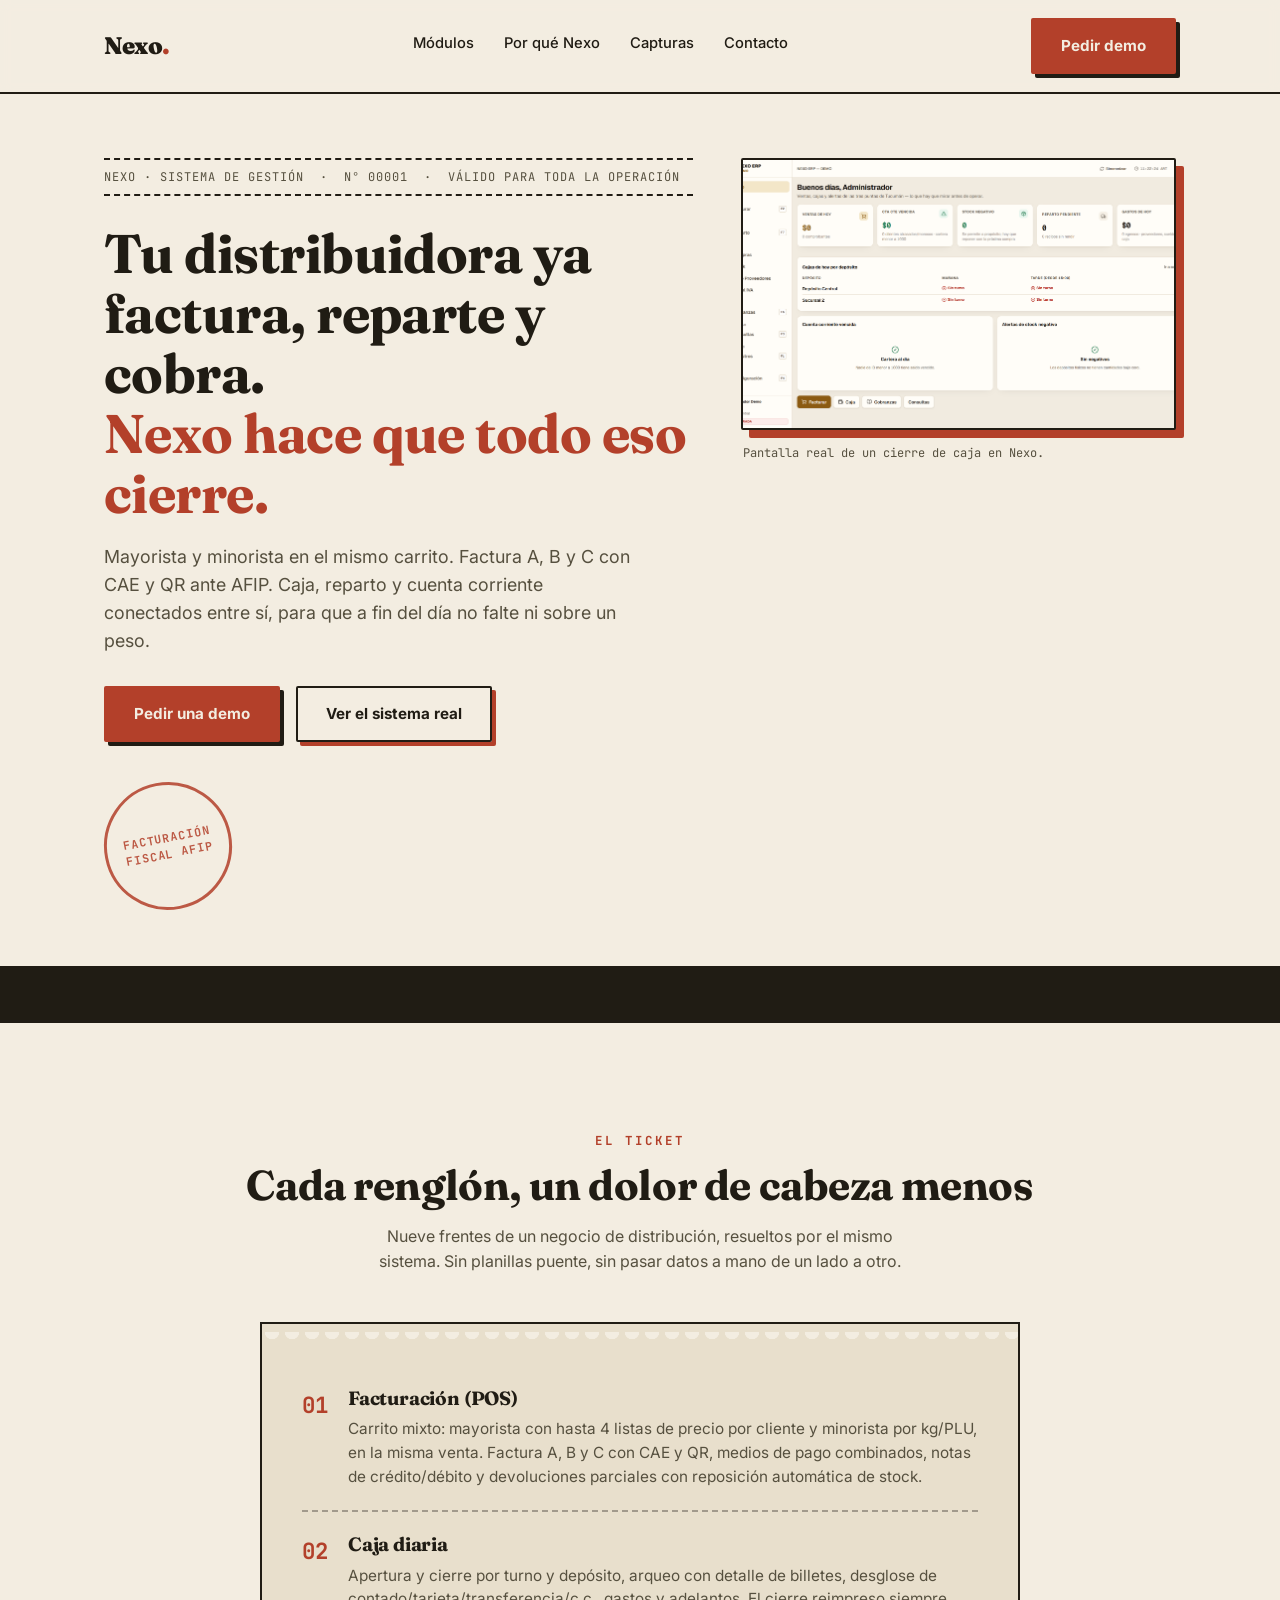
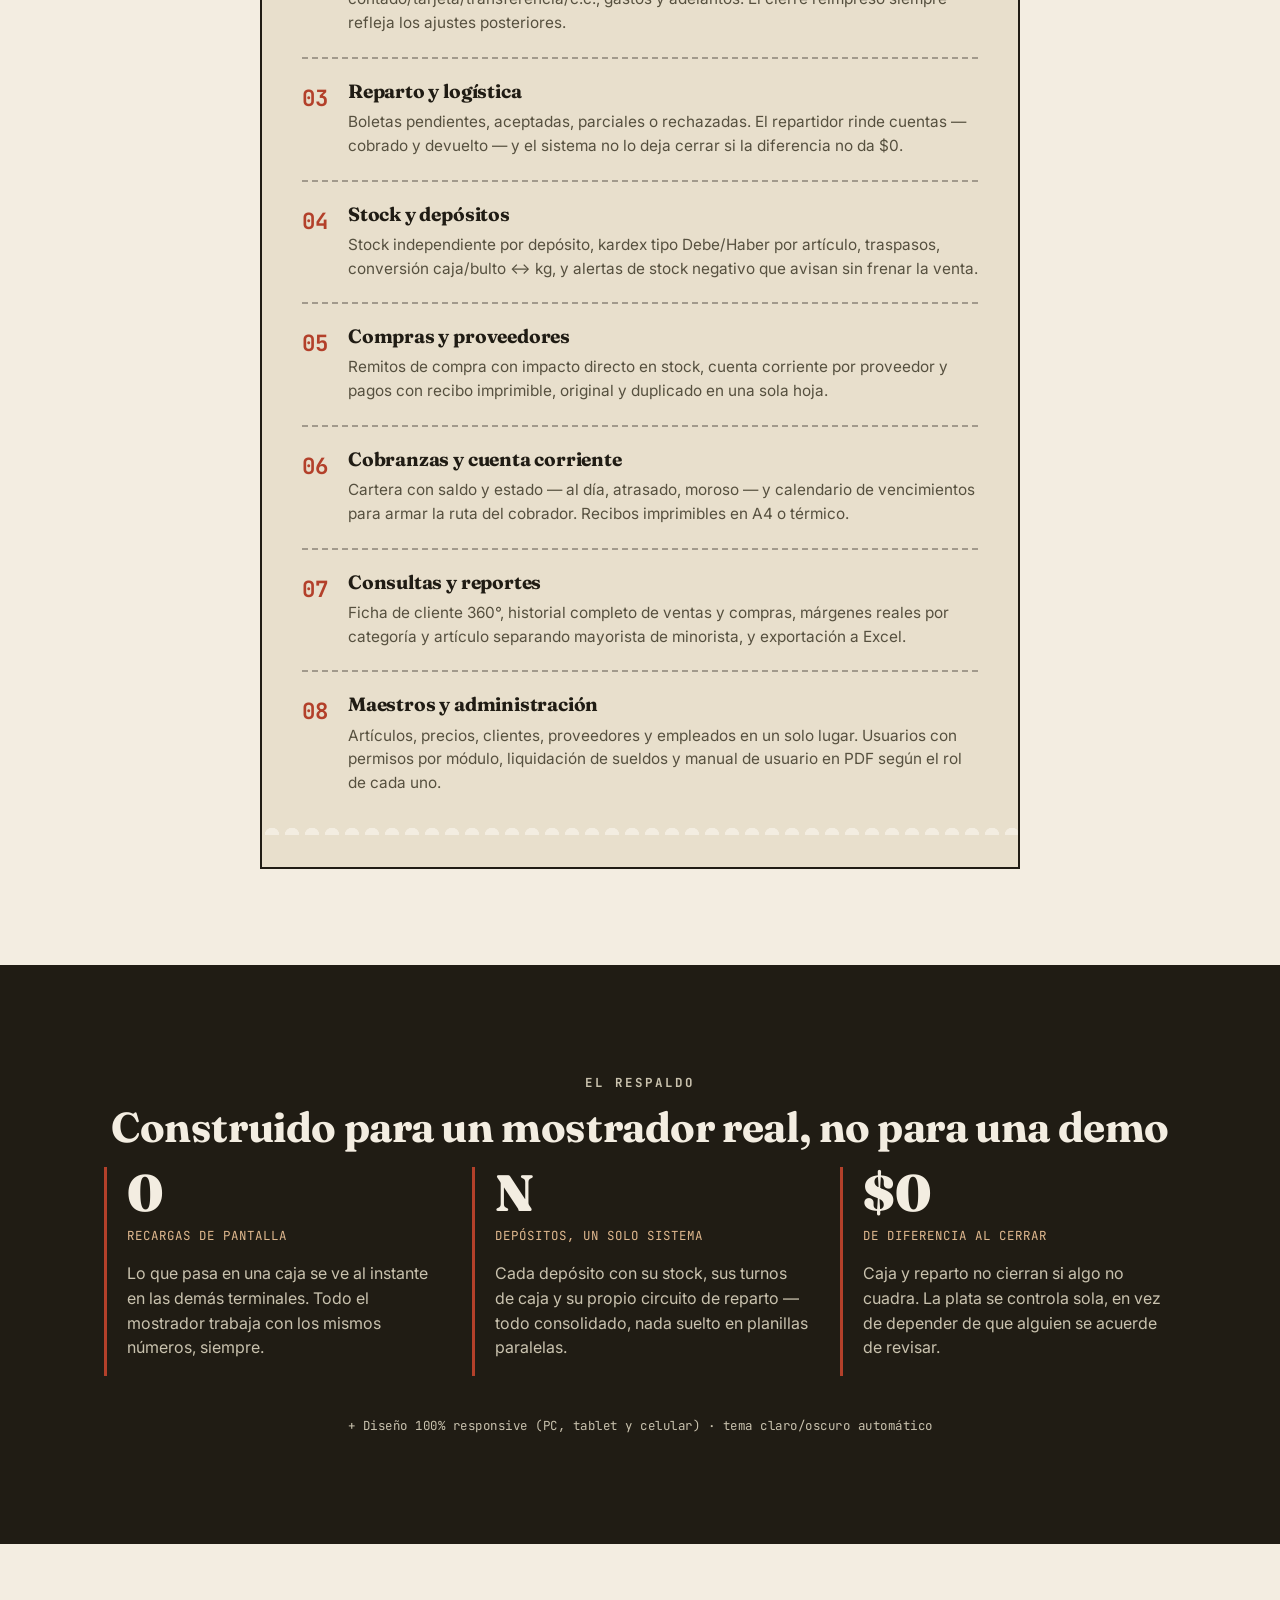
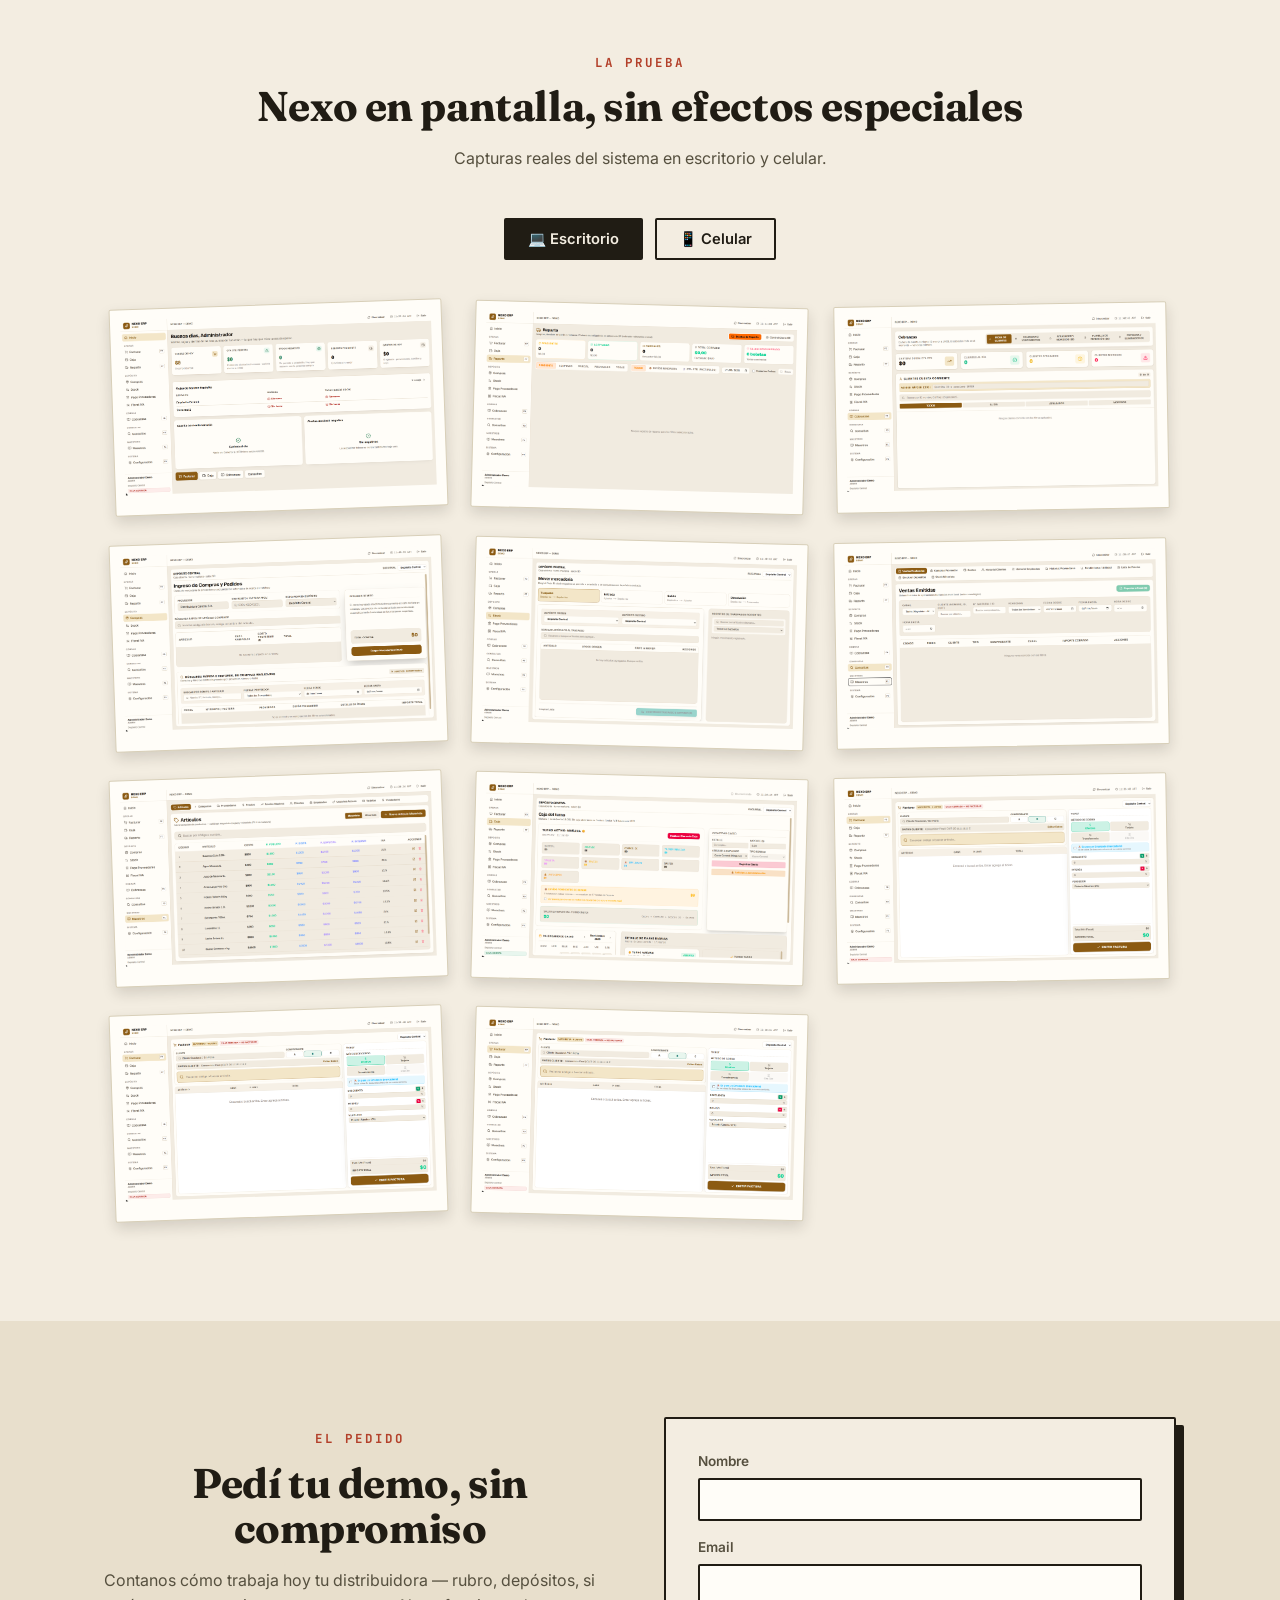
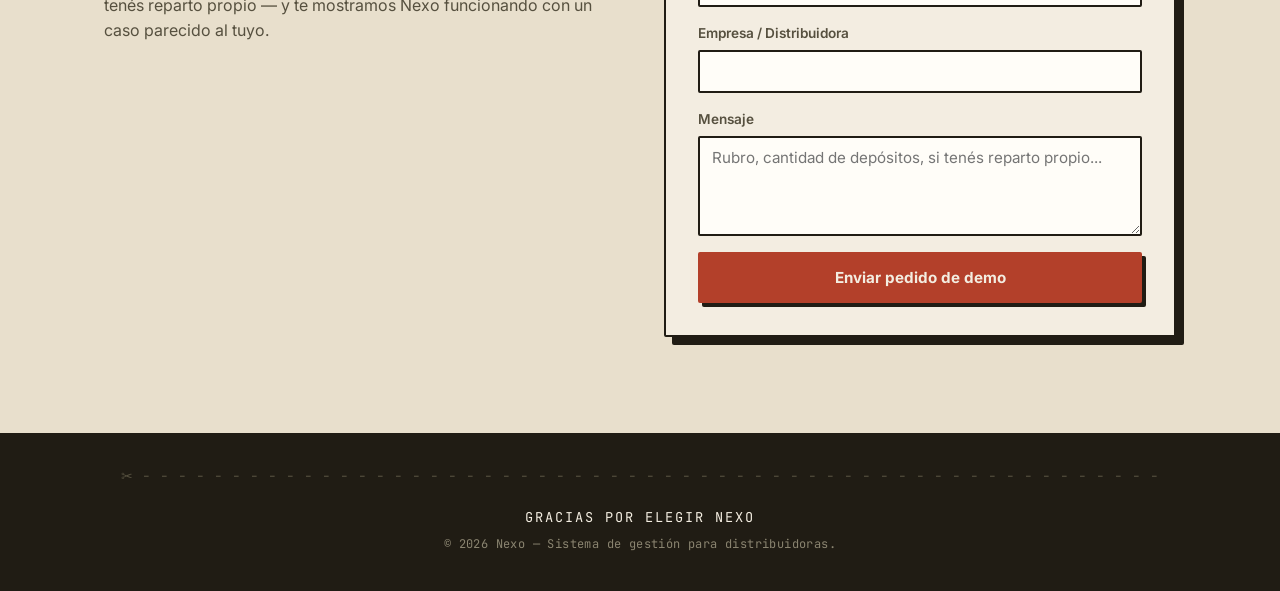
==== index.html @ b29fdf78 "Landing page de Nexo: sistema de gestión para distribuidoras Incluye la página principal con el copy" ====
<!DOCTYPE html>
<html lang="es">
<head>
<meta charset="UTF-8">
<meta name="viewport" content="width=device-width, initial-scale=1.0">
<title>Nexo — El sistema que lleva las cuentas de tu distribuidora</title>
<meta name="description" content="Nexo es el sistema de gestión para distribuidoras mayoristas y minoristas: facturación fiscal AFIP, caja diaria, reparto, stock multi-depósito y cobranzas. Todo cierra en $0.">
<link rel="icon" href="data:,">
<link rel="preconnect" href="https://fonts.googleapis.com">
<link rel="preconnect" href="https://fonts.gstatic.com" crossorigin>
<link href="https://fonts.googleapis.com/css2?family=Fraunces:opsz,wght@9..144,400;9..144,600;9..144,700;9..144,900&family=JetBrains+Mono:wght@400;500;700&family=Inter:wght@400;500;600&display=swap" rel="stylesheet">
<link rel="stylesheet" href="css/style.css">
</head>
<body>

<header class="navbar">
  <div class="container navbar-inner">
    <a href="#top" class="logo">Nexo<span class="logo-dot">.</span></a>
    <nav class="nav-links">
      <a href="#modulos">Módulos</a>
      <a href="#por-que-nexo">Por qué Nexo</a>
      <a href="#capturas">Capturas</a>
      <a href="#contacto">Contacto</a>
    </nav>
    <a href="#contacto" class="btn btn-primary nav-cta">Pedir demo</a>
  </div>
</header>

<main>

  <section id="top" class="hero">
    <div class="hero-paper"></div>
    <div class="container hero-inner">
      <div class="hero-text">
        <p class="ticket-header">
          NEXO · SISTEMA DE GESTIÓN &nbsp;·&nbsp; N° 00001 &nbsp;·&nbsp; VÁLIDO PARA TODA LA OPERACIÓN
        </p>
        <h1>
          Tu distribuidora ya factura, reparte y cobra.<br>
          <span class="hero-highlight">Nexo hace que todo eso cierre.</span>
        </h1>
        <p class="lead">
          Mayorista y minorista en el mismo carrito. Factura A, B y C con CAE y QR
          ante AFIP. Caja, reparto y cuenta corriente conectados entre sí,
          para que a fin del día no falte ni sobre un peso.
        </p>
        <div class="hero-actions">
          <a href="#contacto" class="btn btn-primary">Pedir una demo</a>
          <a href="#capturas" class="btn btn-ghost">Ver el sistema real</a>
        </div>
        <div class="hero-stamp" aria-hidden="true">
          <span>FACTURACIÓN<br>FISCAL AFIP</span>
        </div>
      </div>
      <div class="hero-media">
        <div class="hero-frame" id="hero-frame">
          <div class="hero-frame-placeholder">
            <span class="blink">●</span> vista previa del sistema
          </div>
        </div>
        <p class="hero-caption">Pantalla real de un cierre de caja en Nexo.</p>
      </div>
    </div>
  </section>

  <div class="ticker" aria-hidden="true">
    <div class="ticker-track">
      <span>4 LISTAS DE PRECIO POR CLIENTE</span>
      <span>·</span>
      <span>FACTURA A / B / C CON CAE + QR</span>
      <span>·</span>
      <span>MULTI-DEPÓSITO</span>
      <span>·</span>
      <span>REPARTO QUE CIERRA EN $0</span>
      <span>·</span>
      <span>SINCRONIZACIÓN ENTRE CAJAS</span>
      <span>·</span>
      <span>VENTA POR KG Y PLU</span>
      <span>·</span>
      <span>4 LISTAS DE PRECIO POR CLIENTE</span>
      <span>·</span>
      <span>FACTURA A / B / C CON CAE + QR</span>
      <span>·</span>
      <span>MULTI-DEPÓSITO</span>
      <span>·</span>
      <span>REPARTO QUE CIERRA EN $0</span>
      <span>·</span>
      <span>SINCRONIZACIÓN ENTRE CAJAS</span>
      <span>·</span>
      <span>VENTA POR KG Y PLU</span>
    </div>
  </div>

  <section id="modulos" class="section">
    <div class="container">
      <p class="kicker">EL TICKET</p>
      <h2>Cada renglón, un dolor de cabeza menos</h2>
      <p class="section-subtitle">
        Nueve frentes de un negocio de distribución, resueltos por el mismo sistema.
        Sin planillas puente, sin pasar datos a mano de un lado a otro.
      </p>

      <div class="receipt">
        <div class="receipt-edge receipt-edge-top" aria-hidden="true"></div>

        <div class="receipt-line">
          <span class="receipt-num">01</span>
          <div class="receipt-body">
            <h3>Facturación (POS)</h3>
            <p>
              Carrito mixto: mayorista con hasta 4 listas de precio por cliente y
              minorista por kg/PLU, en la misma venta. Factura A, B y C con CAE y QR,
              medios de pago combinados, notas de crédito/débito y devoluciones
              parciales con reposición automática de stock.
            </p>
          </div>
        </div>
        <div class="receipt-dashes" aria-hidden="true"></div>

        <div class="receipt-line">
          <span class="receipt-num">02</span>
          <div class="receipt-body">
            <h3>Caja diaria</h3>
            <p>
              Apertura y cierre por turno y depósito, arqueo con detalle de billetes,
              desglose de contado/tarjeta/transferencia/c.c., gastos y adelantos.
              El cierre reimpreso siempre refleja los ajustes posteriores.
            </p>
          </div>
        </div>
        <div class="receipt-dashes" aria-hidden="true"></div>

        <div class="receipt-line">
          <span class="receipt-num">03</span>
          <div class="receipt-body">
            <h3>Reparto y logística</h3>
            <p>
              Boletas pendientes, aceptadas, parciales o rechazadas. El repartidor
              rinde cuentas — cobrado y devuelto — y el sistema no lo deja cerrar
              si la diferencia no da $0.
            </p>
          </div>
        </div>
        <div class="receipt-dashes" aria-hidden="true"></div>

        <div class="receipt-line">
          <span class="receipt-num">04</span>
          <div class="receipt-body">
            <h3>Stock y depósitos</h3>
            <p>
              Stock independiente por depósito, kardex tipo Debe/Haber por artículo,
              traspasos, conversión caja/bulto ↔ kg, y alertas de stock negativo
              que avisan sin frenar la venta.
            </p>
          </div>
        </div>
        <div class="receipt-dashes" aria-hidden="true"></div>

        <div class="receipt-line">
          <span class="receipt-num">05</span>
          <div class="receipt-body">
            <h3>Compras y proveedores</h3>
            <p>
              Remitos de compra con impacto directo en stock, cuenta corriente
              por proveedor y pagos con recibo imprimible, original y duplicado
              en una sola hoja.
            </p>
          </div>
        </div>
        <div class="receipt-dashes" aria-hidden="true"></div>

        <div class="receipt-line">
          <span class="receipt-num">06</span>
          <div class="receipt-body">
            <h3>Cobranzas y cuenta corriente</h3>
            <p>
              Cartera con saldo y estado — al día, atrasado, moroso — y calendario
              de vencimientos para armar la ruta del cobrador. Recibos imprimibles
              en A4 o térmico.
            </p>
          </div>
        </div>
        <div class="receipt-dashes" aria-hidden="true"></div>

        <div class="receipt-line">
          <span class="receipt-num">07</span>
          <div class="receipt-body">
            <h3>Consultas y reportes</h3>
            <p>
              Ficha de cliente 360°, historial completo de ventas y compras,
              márgenes reales por categoría y artículo separando mayorista de
              minorista, y exportación a Excel.
            </p>
          </div>
        </div>
        <div class="receipt-dashes" aria-hidden="true"></div>

        <div class="receipt-line">
          <span class="receipt-num">08</span>
          <div class="receipt-body">
            <h3>Maestros y administración</h3>
            <p>
              Artículos, precios, clientes, proveedores y empleados en un solo
              lugar. Usuarios con permisos por módulo, liquidación de sueldos y
              manual de usuario en PDF según el rol de cada uno.
            </p>
          </div>
        </div>

        <div class="receipt-edge receipt-edge-bottom" aria-hidden="true"></div>
      </div>
    </div>
  </section>

  <section id="por-que-nexo" class="section section-dark">
    <div class="container">
      <p class="kicker kicker-light">EL RESPALDO</p>
      <h2 class="h2-light">Construido para un mostrador real, no para una demo</h2>

      <div class="stat-grid">
        <div class="stat-block">
          <span class="stat-num">0</span>
          <span class="stat-unit">recargas de pantalla</span>
          <p>
            Lo que pasa en una caja se ve al instante en las demás terminales.
            Todo el mostrador trabaja con los mismos números, siempre.
          </p>
        </div>
        <div class="stat-block">
          <span class="stat-num">N</span>
          <span class="stat-unit">depósitos, un solo sistema</span>
          <p>
            Cada depósito con su stock, sus turnos de caja y su propio circuito
            de reparto — todo consolidado, nada suelto en planillas paralelas.
          </p>
        </div>
        <div class="stat-block">
          <span class="stat-num">$0</span>
          <span class="stat-unit">de diferencia al cerrar</span>
          <p>
            Caja y reparto no cierran si algo no cuadra. La plata se controla
            sola, en vez de depender de que alguien se acuerde de revisar.
          </p>
        </div>
      </div>

      <p class="footnote">
        + Diseño 100% responsive (PC, tablet y celular) · tema claro/oscuro automático
      </p>
    </div>
  </section>

  <section id="capturas" class="section">
    <div class="container">
      <p class="kicker">LA PRUEBA</p>
      <h2>Nexo en pantalla, sin efectos especiales</h2>
      <p class="section-subtitle">Capturas reales del sistema en escritorio y celular.</p>

      <div class="tabs">
        <button class="tab-btn active" data-tab="desktop">💻 Escritorio</button>
        <button class="tab-btn" data-tab="mobile">📱 Celular</button>
      </div>

      <div id="gallery-desktop" class="gallery gallery-desktop"></div>
      <div id="gallery-mobile" class="gallery gallery-mobile" hidden></div>

      <p id="gallery-empty" class="gallery-empty" hidden>
        Todavía no hay capturas cargadas en esta sección.
      </p>
    </div>
  </section>

  <section id="contacto" class="section section-alt">
    <div class="container contact-inner">
      <div>
        <p class="kicker">EL PEDIDO</p>
        <h2>Pedí tu demo, sin compromiso</h2>
        <p class="section-subtitle" style="text-align:left;max-width:none;">
          Contanos cómo trabaja hoy tu distribuidora — rubro, depósitos, si tenés
          reparto propio — y te mostramos Nexo funcionando con un caso parecido
          al tuyo.
        </p>
      </div>
      <form class="contact-form" id="contact-form">
        <label>
          Nombre
          <input type="text" name="nombre" required>
        </label>
        <label>
          Email
          <input type="email" name="email" required>
        </label>
        <label>
          Empresa / Distribuidora
          <input type="text" name="empresa">
        </label>
        <label>
          Mensaje
          <textarea name="mensaje" rows="4" placeholder="Rubro, cantidad de depósitos, si tenés reparto propio..."></textarea>
        </label>
        <button type="submit" class="btn btn-primary">Enviar pedido de demo</button>
        <div class="form-stamp" id="form-note" hidden>PEDIDO RECIBIDO</div>
      </form>
    </div>
  </section>

</main>

<footer class="footer">
  <div class="footer-cut" aria-hidden="true">✂ - - - - - - - - - - - - - - - - - - - - - - - - - - - - - - - - - - - - - - - - - - - - - - - - - - - - - - - - -</div>
  <div class="container footer-inner">
    <p>GRACIAS POR ELEGIR NEXO</p>
    <p class="footer-fine">© <span id="year"></span> Nexo — Sistema de gestión para distribuidoras.</p>
  </div>
</footer>

<div id="lightbox" class="lightbox" hidden>
  <button class="lightbox-close" id="lightbox-close">✕</button>
  <img id="lightbox-img" src="" alt="Captura ampliada">
</div>

<script src="assets/screenshots/manifest.js"></script>
<script src="js/main.js"></script>
</body>
</html>
---- css/style.css ----
:root {
  --paper: #f3ede1;
  --paper-dark: #e8dfcc;
  --ink: #201c14;
  --ink-soft: #56503f;
  --stamp: #b3402a;
  --stamp-dark: #8f3020;
  --green: #2f5d43;
  --line: #201c14;
  --radius: 2px;

  --font-display: "Fraunces", Georgia, serif;
  --font-mono: "JetBrains Mono", "Consolas", monospace;
  --font-body: "Inter", "Segoe UI", sans-serif;
}

* { box-sizing: border-box; }

html { scroll-behavior: smooth; }

body {
  margin: 0;
  font-family: var(--font-body);
  background: var(--paper);
  color: var(--ink);
  line-height: 1.55;
}

.container {
  max-width: 1120px;
  margin: 0 auto;
  padding: 0 24px;
}

h1, h2, h3 {
  font-family: var(--font-display);
  line-height: 1.1;
  margin: 0 0 16px;
  font-weight: 700;
  letter-spacing: -0.01em;
}
h2 { font-size: clamp(1.8rem, 3.5vw, 2.6rem); text-align: center; }
p { color: var(--ink-soft); }

.section { padding: 96px 0; position: relative; }
.section-alt { background: var(--paper-dark); }
.section-dark { background: var(--ink); color: var(--paper); }
.section-dark p { color: #c9c2ae; }

.kicker {
  display: block;
  text-align: center;
  font-family: var(--font-mono);
  font-size: 0.78rem;
  font-weight: 700;
  letter-spacing: 3px;
  color: var(--stamp);
  margin-bottom: 12px;
}
.kicker-light { color: #e0b98f; }
.h2-light { color: var(--paper); }

.section-subtitle {
  text-align: center;
  max-width: 560px;
  margin: 0 auto 48px;
}

/* Navbar */
.navbar {
  position: sticky;
  top: 0;
  z-index: 50;
  background: rgba(243, 237, 225, 0.92);
  backdrop-filter: blur(6px);
  border-bottom: 2px solid var(--ink);
}
.navbar-inner {
  display: flex;
  align-items: center;
  justify-content: space-between;
  padding: 18px 24px;
}
.logo {
  font-family: var(--font-display);
  font-weight: 900;
  font-size: 1.5rem;
  color: var(--ink);
  text-decoration: none;
  letter-spacing: -0.02em;
}
.logo-dot { color: var(--stamp); }
.nav-links { display: none; gap: 30px; }
.nav-links a {
  color: var(--ink);
  text-decoration: none;
  font-size: 0.92rem;
  font-weight: 500;
  border-bottom: 2px solid transparent;
  padding-bottom: 2px;
}
.nav-links a:hover { border-color: var(--stamp); }
@media (min-width: 860px) {
  .nav-links { display: flex; }
}
.nav-cta { display: none; }
@media (min-width: 720px) {
  .nav-cta { display: inline-block; }
}

/* Buttons */
.btn {
  display: inline-block;
  padding: 14px 28px;
  border-radius: var(--radius);
  font-weight: 700;
  text-decoration: none;
  border: 2px solid var(--ink);
  cursor: pointer;
  font-size: 0.95rem;
  font-family: var(--font-body);
  transition: transform 0.15s ease;
}
.btn:hover { transform: translate(-2px, -2px); }
.btn-primary {
  background: var(--stamp);
  color: var(--paper);
  border-color: var(--stamp);
  box-shadow: 4px 4px 0 var(--ink);
}
.btn-primary:hover { box-shadow: 6px 6px 0 var(--ink); }
.btn-ghost {
  background: transparent;
  color: var(--ink);
  box-shadow: 4px 4px 0 var(--stamp);
}
.btn-ghost:hover { box-shadow: 6px 6px 0 var(--stamp); }

/* Hero */
.hero {
  padding: 64px 0 0;
  position: relative;
  overflow: hidden;
  background:
    linear-gradient(var(--paper), var(--paper)),
    repeating-linear-gradient(0deg, transparent, transparent 27px, rgba(32,28,20,0.05) 28px);
}
.hero-inner {
  display: grid;
  gap: 48px;
  align-items: start;
  padding-bottom: 56px;
}
@media (min-width: 900px) {
  .hero-inner { grid-template-columns: 1.15fr 0.85fr; }
}

.ticket-header {
  font-family: var(--font-mono);
  font-size: 0.75rem;
  letter-spacing: 1px;
  color: var(--ink-soft);
  border-top: 2px dashed var(--ink);
  border-bottom: 2px dashed var(--ink);
  padding: 8px 0;
  margin: 0 0 28px;
}

.hero h1 {
  font-size: clamp(2.1rem, 5vw, 3.4rem);
  max-width: 16ch;
}
.hero-highlight {
  color: var(--stamp);
}
.lead { font-size: 1.12rem; margin: 20px 0 32px; max-width: 48ch; }
.hero-actions { display: flex; gap: 16px; flex-wrap: wrap; margin-bottom: 40px; }

.hero-stamp {
  display: inline-flex;
  align-items: center;
  justify-content: center;
  width: 128px;
  height: 128px;
  border: 3px solid var(--stamp);
  border-radius: 50%;
  color: var(--stamp);
  font-family: var(--font-mono);
  font-weight: 700;
  font-size: 0.72rem;
  letter-spacing: 1px;
  text-align: center;
  transform: rotate(-11deg);
  opacity: 0.85;
}
.hero-stamp span { line-height: 1.4; }

.hero-media { position: relative; }
.hero-frame {
  border: 2px solid var(--ink);
  border-radius: var(--radius);
  background: var(--ink);
  aspect-ratio: 16 / 10;
  display: flex;
  align-items: center;
  justify-content: center;
  overflow: hidden;
  box-shadow: 8px 8px 0 var(--stamp);
}
.hero-frame img { width: 100%; height: 100%; object-fit: cover; }
.hero-frame-placeholder {
  color: #cfc8b4;
  font-family: var(--font-mono);
  font-size: 0.85rem;
}
.blink {
  color: #7ee08a;
  animation: blink 1.4s infinite;
}
@keyframes blink { 50% { opacity: 0.2; } }
.hero-caption {
  font-family: var(--font-mono);
  font-size: 0.75rem;
  color: var(--ink-soft);
  margin: 14px 2px 0;
}

/* Ticker */
.ticker {
  background: var(--ink);
  color: var(--paper);
  border-top: 2px solid var(--ink);
  border-bottom: 2px solid var(--ink);
  overflow: hidden;
  white-space: nowrap;
  padding: 14px 0;
}
.ticker-track {
  display: inline-flex;
  gap: 14px;
  font-family: var(--font-mono);
  font-size: 0.8rem;
  letter-spacing: 1px;
  animation: scroll-left 32s linear infinite;
  padding-left: 100%;
}
.ticker-track span { color: #d8d1bc; }
@keyframes scroll-left {
  from { transform: translateX(0); }
  to { transform: translateX(-100%); }
}
@media (prefers-reduced-motion: reduce) {
  .ticker-track { animation: none; }
}

/* Receipt / modules */
.receipt {
  max-width: 760px;
  margin: 0 auto;
  background: var(--paper-dark);
  border: 2px solid var(--ink);
  padding: 8px 40px 32px;
  position: relative;
}
.receipt-edge {
  height: 14px;
  margin: 0 -40px;
  background:
    radial-gradient(circle at 10px 7px, var(--paper) 7px, transparent 7.5px) repeat-x;
  background-size: 20px 14px;
}
.receipt-edge-top { background-position-y: -7px; margin-bottom: 20px; }
.receipt-edge-bottom { background-position-y: 7px; margin-top: 4px; }

.receipt-line {
  display: grid;
  grid-template-columns: auto 1fr;
  gap: 20px;
  padding: 22px 0;
}
.receipt-num {
  font-family: var(--font-mono);
  font-weight: 700;
  font-size: 1.4rem;
  color: var(--stamp);
}
.receipt-body h3 {
  font-size: 1.2rem;
  margin-bottom: 8px;
}
.receipt-body p { margin: 0; font-size: 0.96rem; }
.receipt-dashes {
  border-top: 2px dashed rgba(32,28,20,0.35);
}

/* Stats (why nexo) */
.stat-grid {
  display: grid;
  gap: 32px;
  grid-template-columns: repeat(auto-fit, minmax(220px, 1fr));
  margin-bottom: 40px;
}
.stat-block {
  border-left: 3px solid var(--stamp);
  padding-left: 20px;
}
.stat-num {
  display: block;
  font-family: var(--font-display);
  font-weight: 900;
  font-size: 3.2rem;
  color: var(--paper);
  line-height: 1;
}
.stat-unit {
  display: block;
  font-family: var(--font-mono);
  font-size: 0.78rem;
  letter-spacing: 1px;
  color: #e0b98f;
  text-transform: uppercase;
  margin: 8px 0 14px;
}
.footnote {
  text-align: center;
  font-family: var(--font-mono);
  font-size: 0.78rem;
  letter-spacing: 0.5px;
  color: #c9c2ae;
}

/* Tabs & gallery */
.tabs {
  display: flex;
  justify-content: center;
  gap: 12px;
  margin-bottom: 36px;
}
.tab-btn {
  background: var(--paper);
  border: 2px solid var(--ink);
  color: var(--ink);
  padding: 10px 22px;
  border-radius: var(--radius);
  cursor: pointer;
  font-size: 0.92rem;
  font-weight: 600;
  font-family: var(--font-body);
}
.tab-btn.active {
  background: var(--ink);
  color: var(--paper);
}

.gallery[hidden] { display: none; }
.gallery {
  display: grid;
  gap: 28px;
  grid-template-columns: repeat(auto-fill, minmax(260px, 1fr));
  padding: 8px;
}
.gallery-mobile {
  grid-template-columns: repeat(auto-fill, minmax(180px, 1fr));
}
.gallery-item {
  background: #fffdf8;
  border: 1px solid #d8cfb8;
  border-radius: 2px;
  padding: 10px 10px 20px;
  box-shadow: 0 6px 14px rgba(32,28,20,0.15);
  cursor: zoom-in;
  transition: transform 0.2s ease;
}
.gallery-item:nth-child(3n+1) { transform: rotate(-2deg); }
.gallery-item:nth-child(3n+2) { transform: rotate(1.5deg); }
.gallery-item:nth-child(3n) { transform: rotate(-1deg); }
.gallery-item:hover { transform: rotate(0deg) scale(1.02); }
.gallery-item img { width: 100%; display: block; }
.gallery-empty {
  text-align: center;
  padding: 40px 0;
  font-family: var(--font-mono);
  font-size: 0.85rem;
}

/* Contact */
.contact-inner {
  display: grid;
  gap: 48px;
}
@media (min-width: 860px) {
  .contact-inner { grid-template-columns: 1fr 1fr; align-items: start; }
}
.contact-form {
  display: grid;
  gap: 16px;
  background: var(--paper);
  border: 2px solid var(--ink);
  border-radius: var(--radius);
  padding: 32px;
  box-shadow: 8px 8px 0 var(--ink);
}
.contact-form label {
  display: grid;
  gap: 6px;
  font-size: 0.85rem;
  font-weight: 600;
  color: var(--ink-soft);
}
.contact-form input,
.contact-form textarea {
  background: #fffdf8;
  border: 2px solid var(--ink);
  border-radius: var(--radius);
  padding: 10px 12px;
  color: var(--ink);
  font-family: var(--font-body);
  font-size: 0.95rem;
}
.contact-form input:focus,
.contact-form textarea:focus {
  outline: 2px solid var(--stamp);
  outline-offset: 1px;
}
.form-stamp {
  justify-self: start;
  font-family: var(--font-mono);
  font-weight: 700;
  font-size: 0.85rem;
  letter-spacing: 1px;
  color: var(--green);
  border: 3px solid var(--green);
  border-radius: 50%;
  padding: 14px 18px;
  transform: rotate(-8deg);
}

/* Footer */
.footer {
  background: var(--ink);
  color: var(--paper);
  padding: 32px 0;
  text-align: center;
}
.footer-cut {
  overflow: hidden;
  white-space: nowrap;
  font-family: var(--font-mono);
  font-size: 0.9rem;
  color: #55503f;
  padding-bottom: 20px;
}
.footer-inner p {
  margin: 0 0 6px;
  color: var(--paper);
  font-family: var(--font-mono);
  letter-spacing: 2px;
  font-size: 0.85rem;
}
.footer-fine {
  color: #8a8470 !important;
  font-size: 0.75rem !important;
  letter-spacing: 0.4px !important;
}

/* Lightbox */
.lightbox[hidden] { display: none; }
.lightbox {
  position: fixed;
  inset: 0;
  background: rgba(16, 14, 10, 0.94);
  display: flex;
  align-items: center;
  justify-content: center;
  z-index: 100;
  padding: 24px;
}
.lightbox img {
  max-width: 100%;
  max-height: 90vh;
  border-radius: 2px;
  border: 4px solid var(--paper);
}
.lightbox-close {
  position: absolute;
  top: 20px;
  right: 24px;
  background: var(--stamp);
  border: 2px solid var(--paper);
  color: var(--paper);
  font-size: 1.3rem;
  width: 44px;
  height: 44px;
  border-radius: 50%;
  cursor: pointer;
}
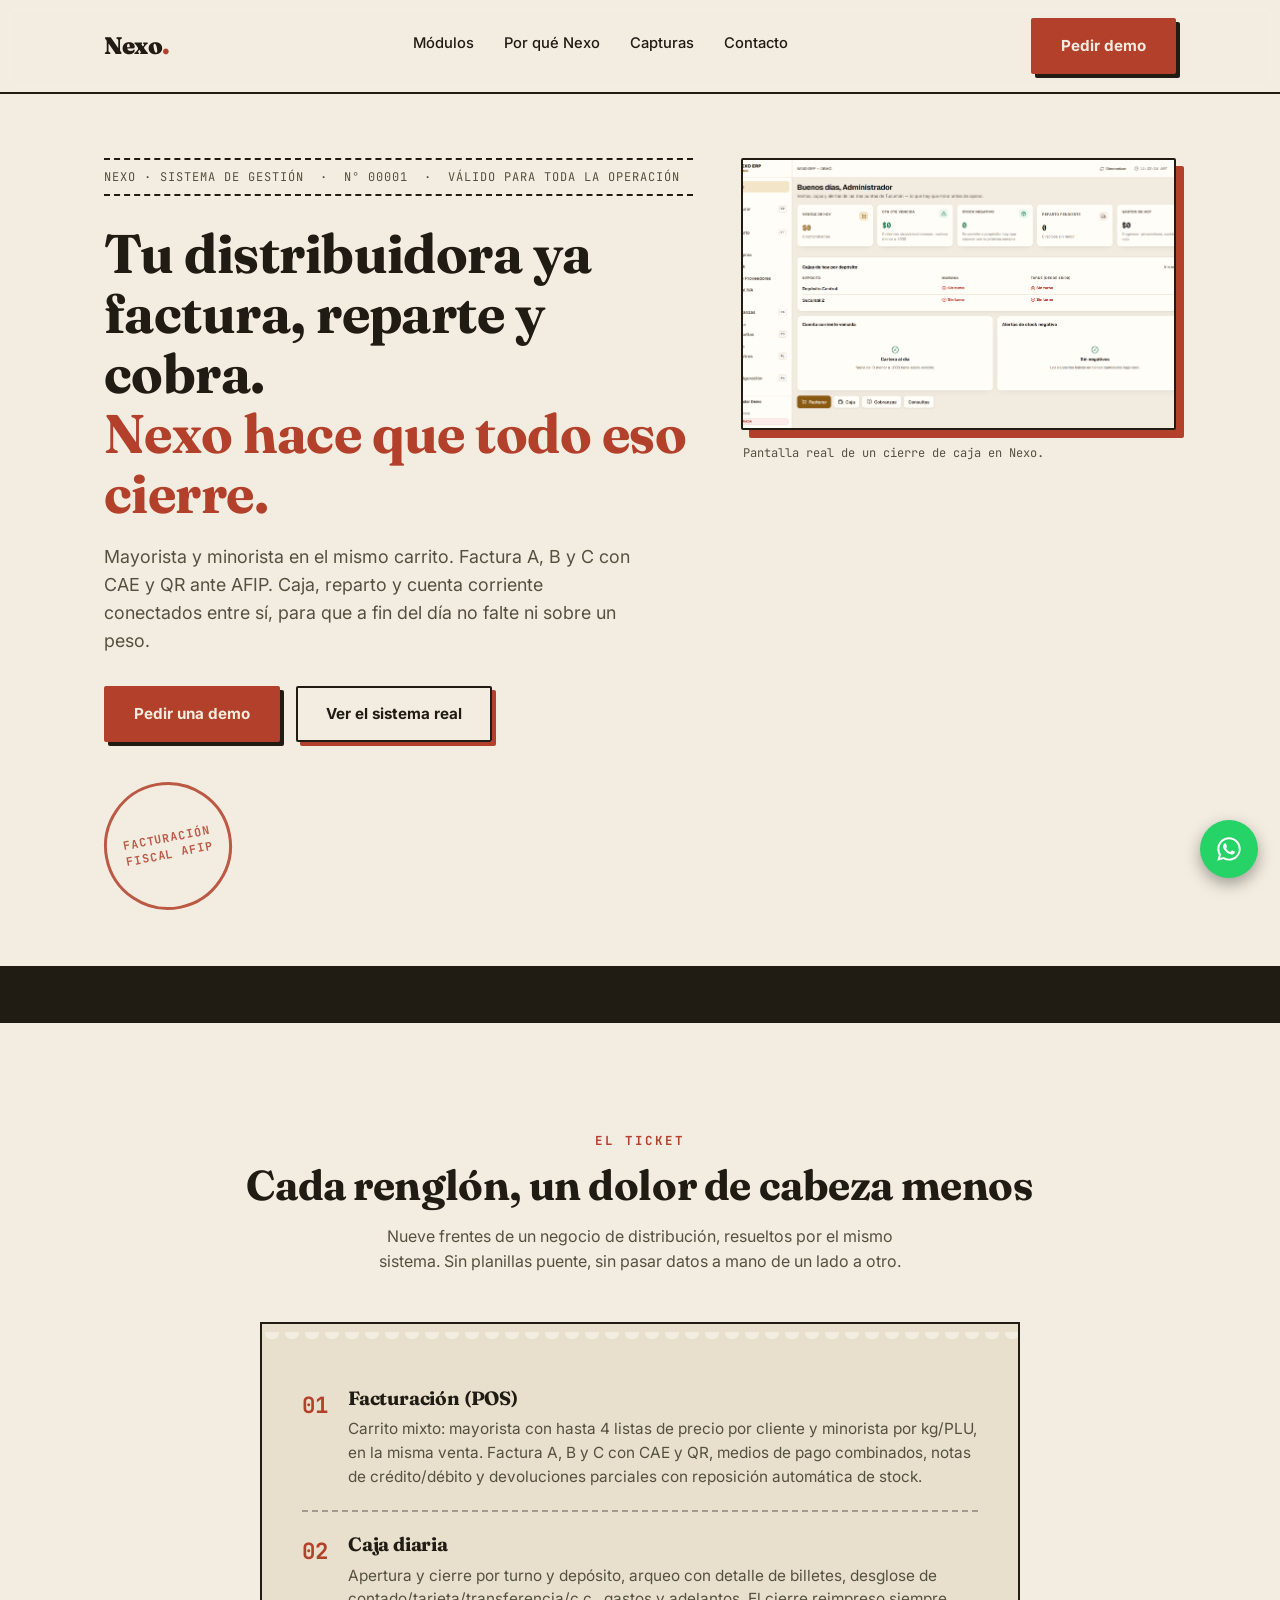
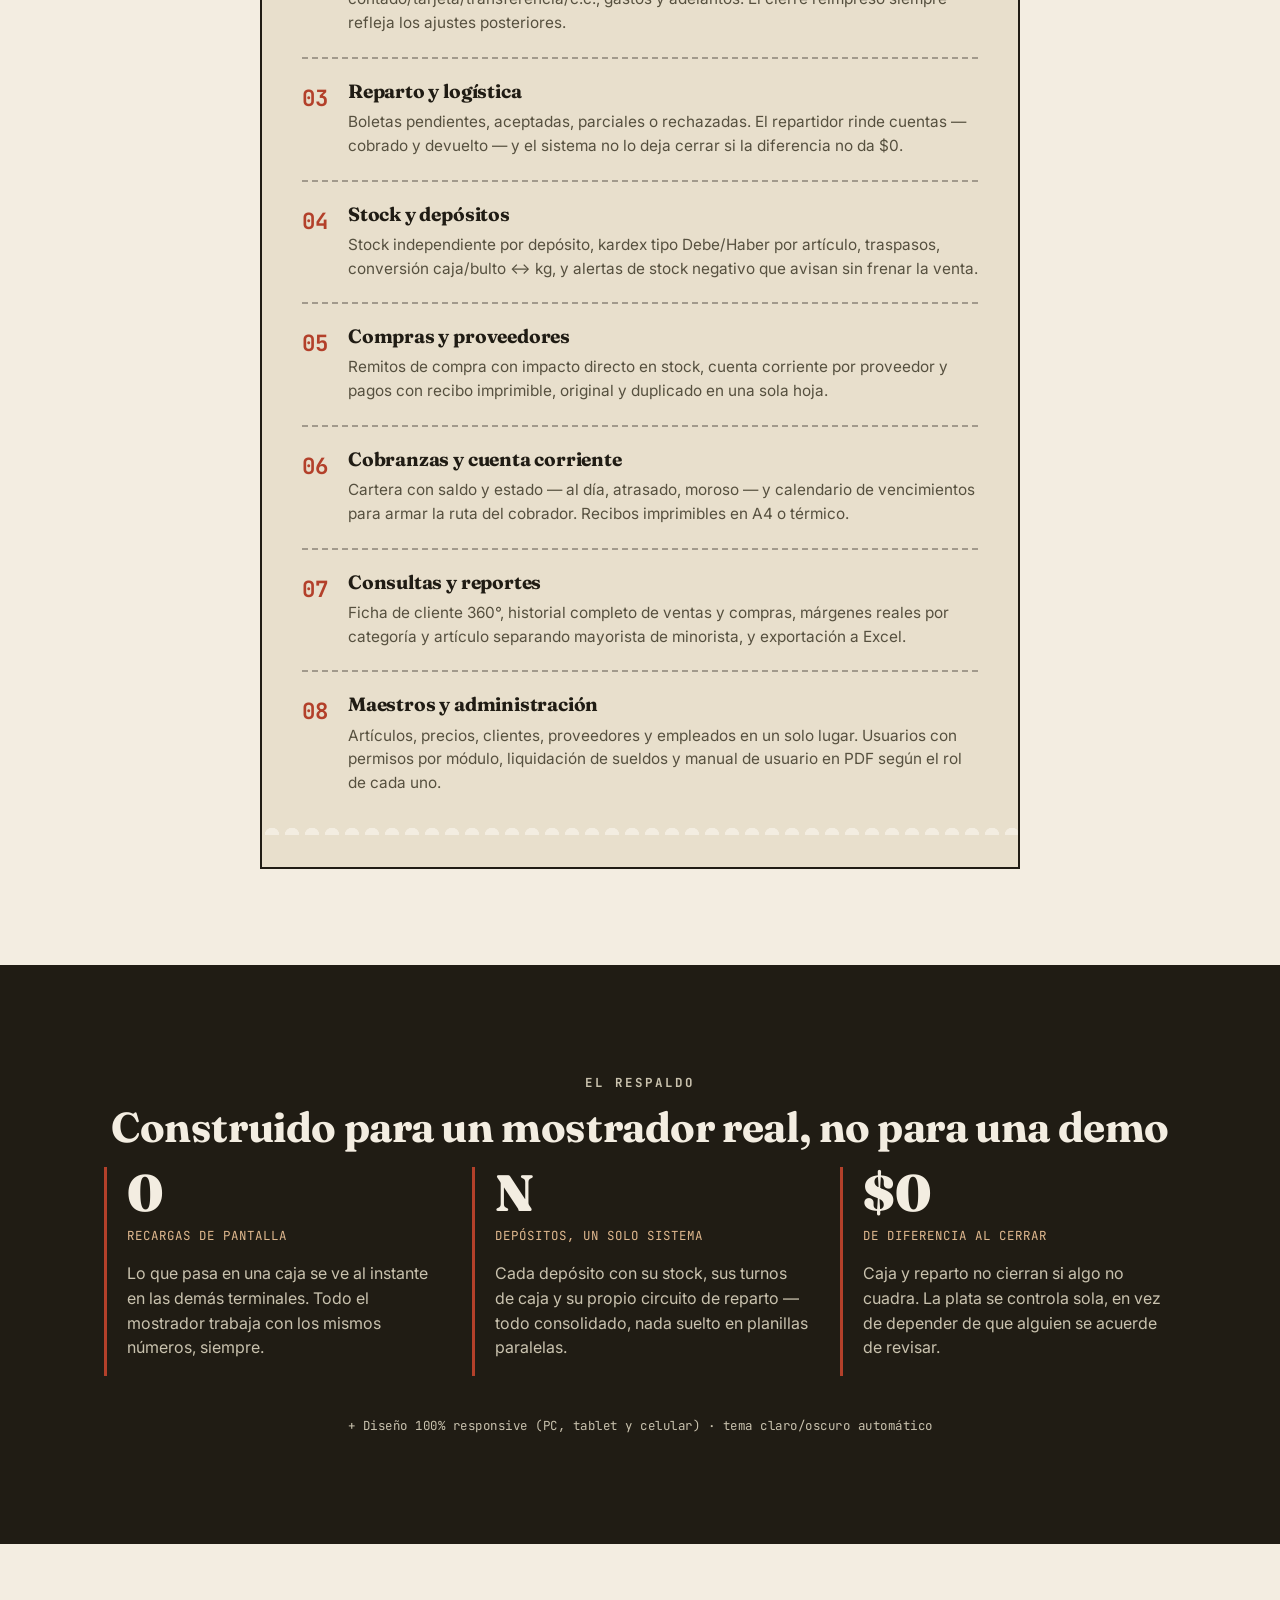
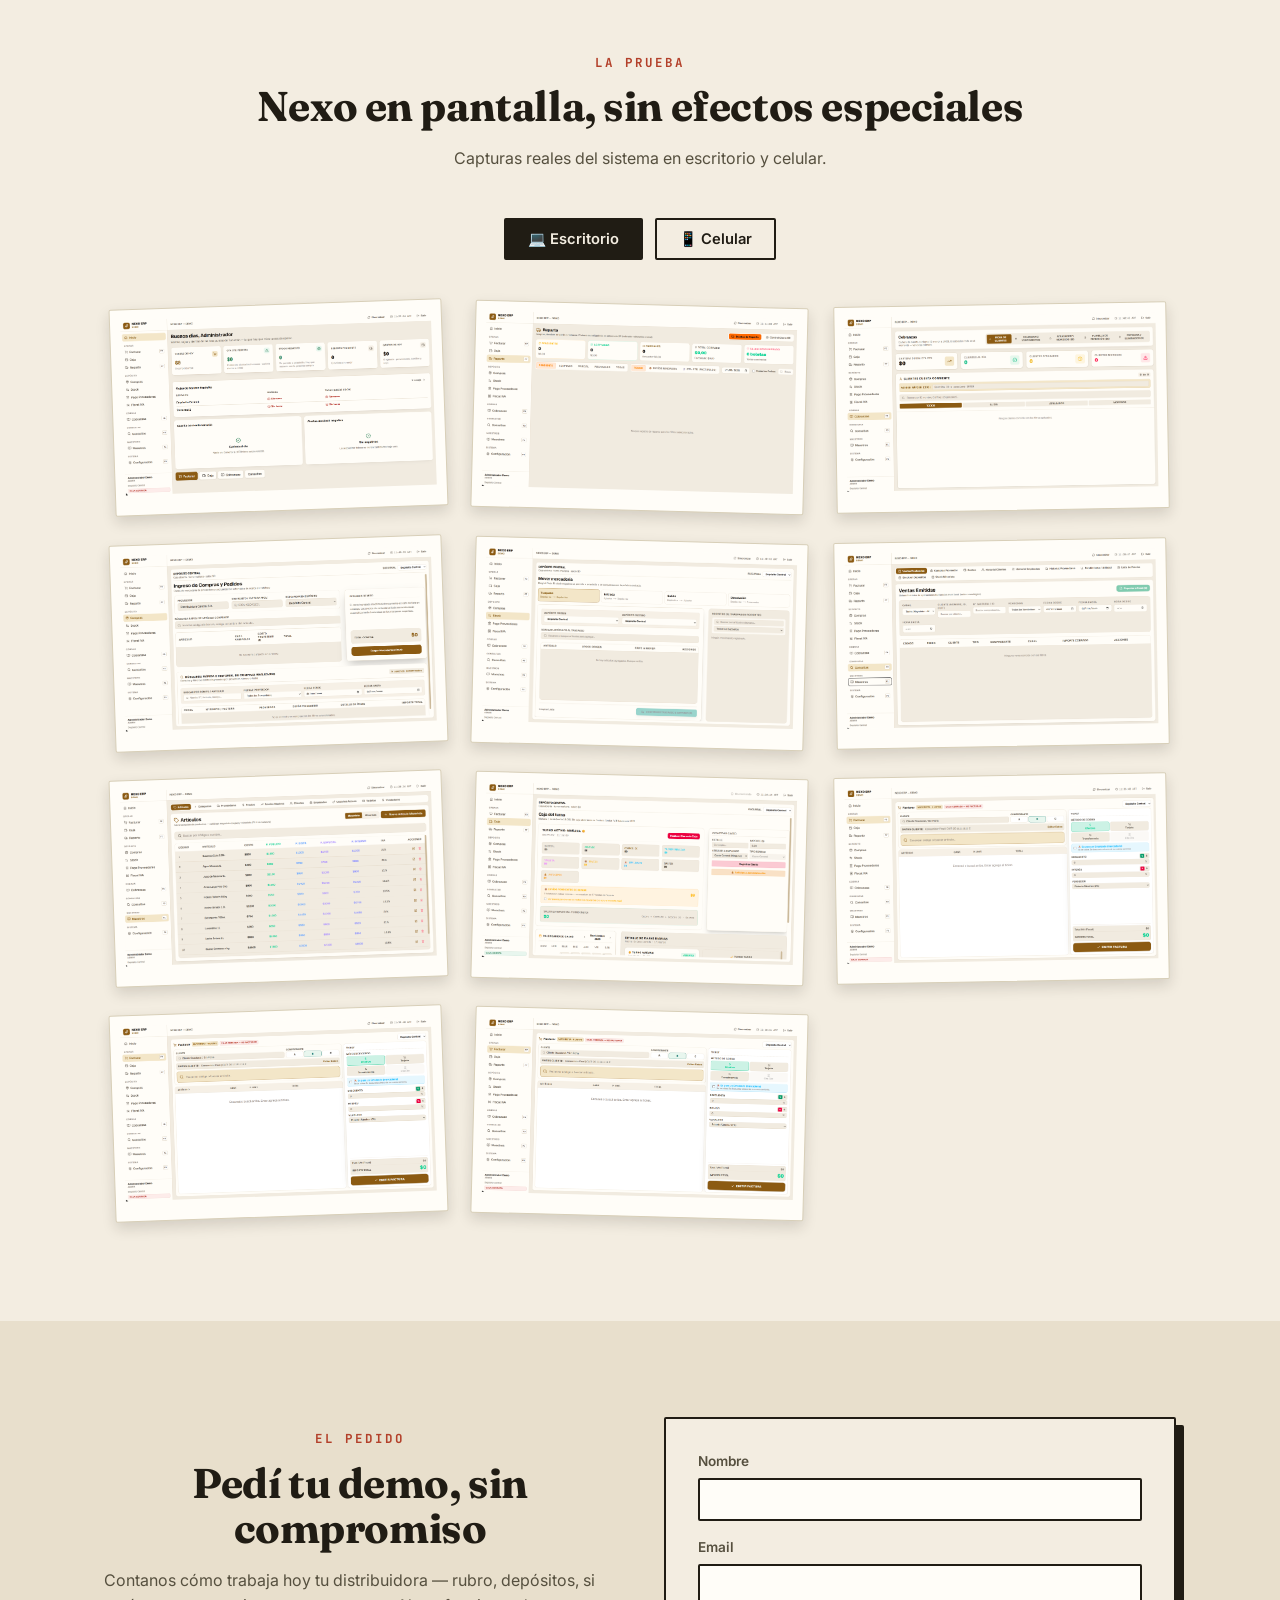
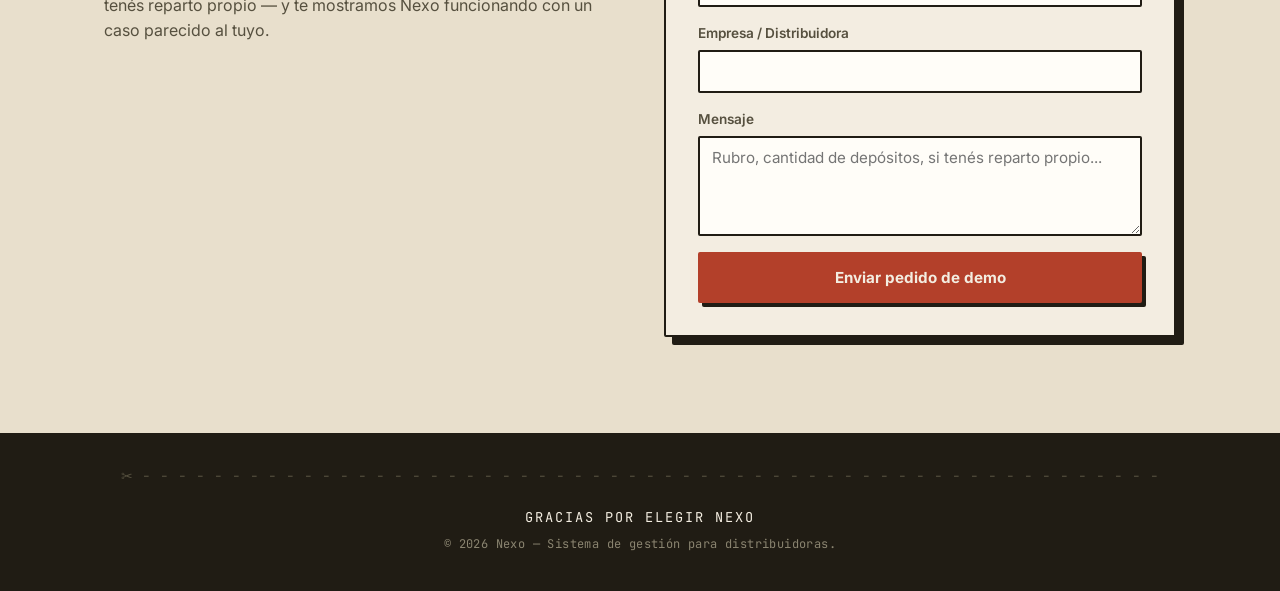
==== commit cfd0a902: "Conectar formulario de contacto a email y sumar botón flotante de WhatsApp El formulario ahora envía" ====
--- a/index.html
+++ b/index.html
@@ -281,7 +281,15 @@
           al tuyo.
         </p>
       </div>
-      <form class="contact-form" id="contact-form">
+      <form
+        class="contact-form"
+        id="contact-form"
+        action="https://formsubmit.co/ajax/nicolasalurralde39@gmail.com"
+        method="POST"
+      >
+        <input type="hidden" name="_subject" value="Nueva consulta desde la landing de Nexo">
+        <input type="text" name="_honey" style="display:none" tabindex="-1" autocomplete="off">
+
         <label>
           Nombre
           <input type="text" name="nombre" required>
@@ -300,6 +308,10 @@
         </label>
         <button type="submit" class="btn btn-primary">Enviar pedido de demo</button>
         <div class="form-stamp" id="form-note" hidden>PEDIDO RECIBIDO</div>
+        <p class="form-error" id="form-error" hidden>
+          Uy, no se pudo enviar. Escribinos directo por
+          <a href="https://wa.me/5493815507992" target="_blank" rel="noopener">WhatsApp</a>.
+        </p>
       </form>
     </div>
   </section>
@@ -319,6 +331,18 @@
   <img id="lightbox-img" src="" alt="Captura ampliada">
 </div>
 
+<a
+  class="whatsapp-float"
+  href="https://wa.me/5493815507992?text=Hola%2C%20quiero%20saber%20m%C3%A1s%20sobre%20Nexo"
+  target="_blank"
+  rel="noopener"
+  aria-label="Escribinos por WhatsApp"
+>
+  <svg viewBox="0 0 32 32" width="28" height="28" fill="currentColor" aria-hidden="true">
+    <path d="M16.02 2.67c-7.36 0-13.34 5.98-13.34 13.34 0 2.35.62 4.65 1.79 6.67L2.67 29.33l6.83-1.79a13.28 13.28 0 0 0 6.52 1.71h.01c7.36 0 13.34-5.98 13.34-13.34S23.38 2.67 16.02 2.67Zm0 24.4h-.01a11.1 11.1 0 0 1-5.66-1.55l-.41-.24-4.05 1.06 1.08-3.95-.27-.41a11.06 11.06 0 0 1-1.7-5.9c0-6.12 4.98-11.1 11.11-11.1 2.97 0 5.76 1.16 7.86 3.26a11.03 11.03 0 0 1 3.25 7.85c0 6.13-4.98 11-11.2 10.98Zm6.1-8.24c-.33-.17-1.98-.98-2.29-1.09-.31-.11-.53-.17-.76.17-.22.33-.87 1.09-1.07 1.31-.2.22-.39.25-.72.08-.33-.17-1.4-.52-2.67-1.66-.99-.88-1.65-1.97-1.85-2.3-.19-.33-.02-.5.15-.67.15-.15.33-.39.5-.58.17-.2.22-.33.33-.56.11-.22.06-.42-.03-.58-.08-.17-.76-1.85-1.05-2.53-.28-.66-.56-.57-.76-.58h-.65c-.22 0-.58.08-.88.42-.3.33-1.15 1.13-1.15 2.75s1.18 3.19 1.34 3.42c.17.22 2.33 3.56 5.64 4.99.79.34 1.4.55 1.88.7.79.25 1.5.22 2.07.13.63-.1 1.98-.81 2.26-1.59.28-.78.28-1.44.2-1.58-.08-.14-.3-.22-.63-.39Z"/>
+  </svg>
+</a>
+
 <script src="assets/screenshots/manifest.js"></script>
 <script src="js/main.js"></script>
 </body>
--- a/css/style.css
+++ b/css/style.css
@@ -434,6 +434,32 @@
   padding: 14px 18px;
   transform: rotate(-8deg);
 }
+.form-error {
+  font-family: var(--font-mono);
+  font-size: 0.8rem;
+  color: var(--stamp);
+  margin: 0;
+}
+.form-error a { color: var(--stamp); }
+
+/* WhatsApp floating button */
+.whatsapp-float {
+  position: fixed;
+  right: 22px;
+  bottom: 22px;
+  width: 58px;
+  height: 58px;
+  border-radius: 50%;
+  background: #25d366;
+  color: #fff;
+  display: flex;
+  align-items: center;
+  justify-content: center;
+  box-shadow: 0 6px 16px rgba(0,0,0,0.35), 0 0 0 3px var(--paper);
+  z-index: 60;
+  transition: transform 0.15s ease;
+}
+.whatsapp-float:hover { transform: scale(1.08); }
 
 /* Footer */
 .footer {
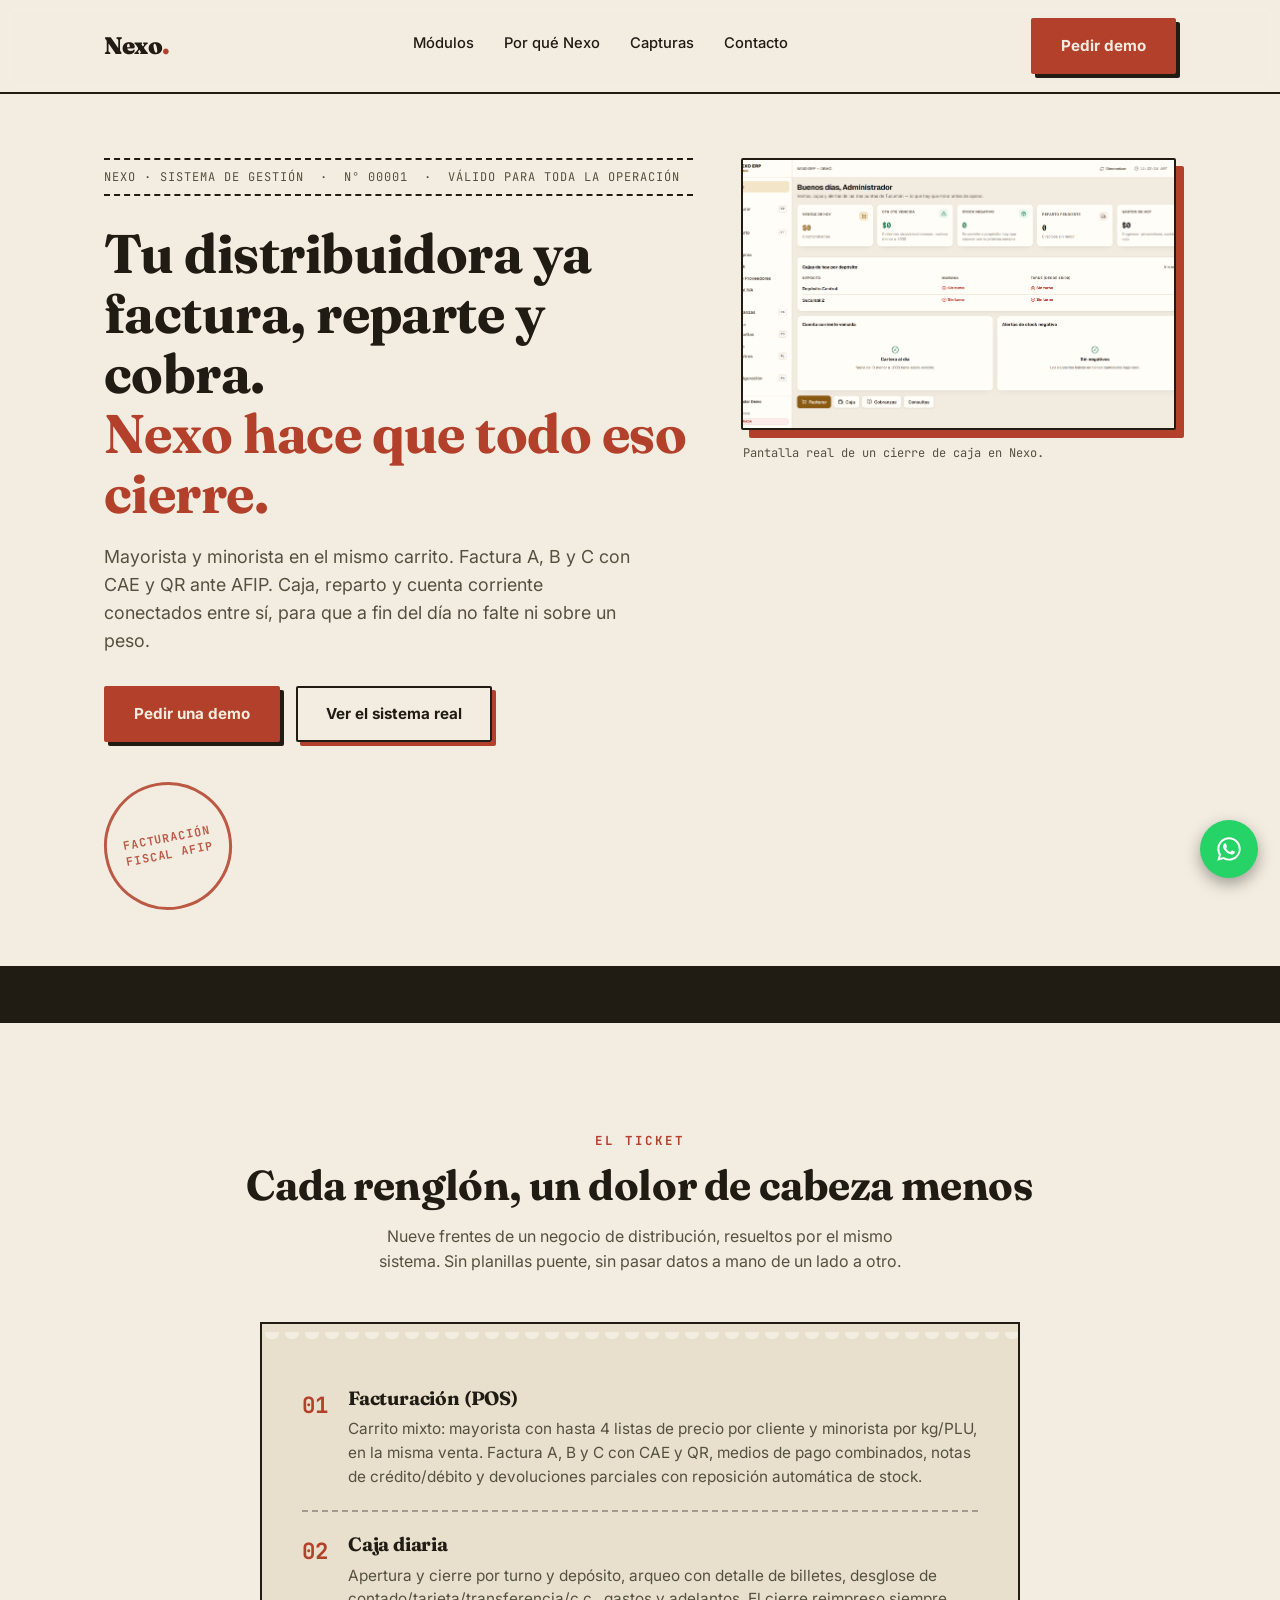
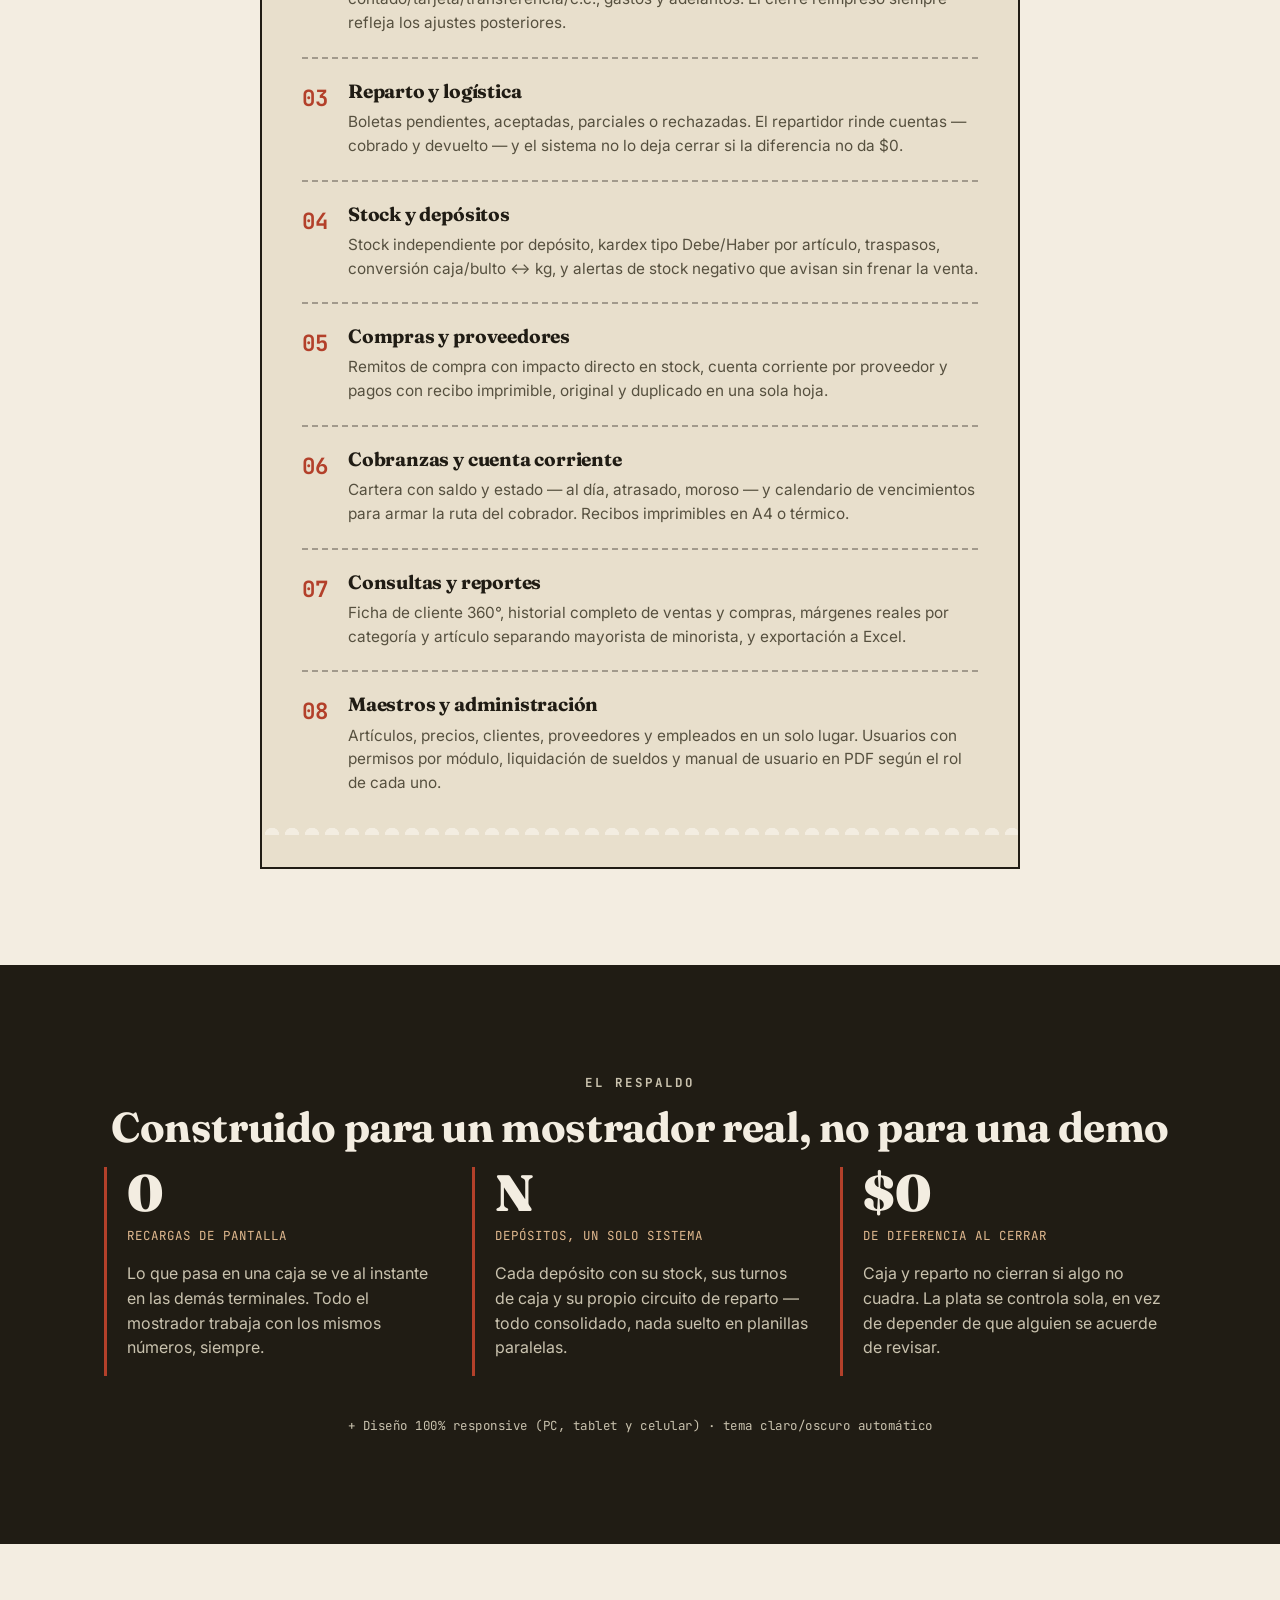
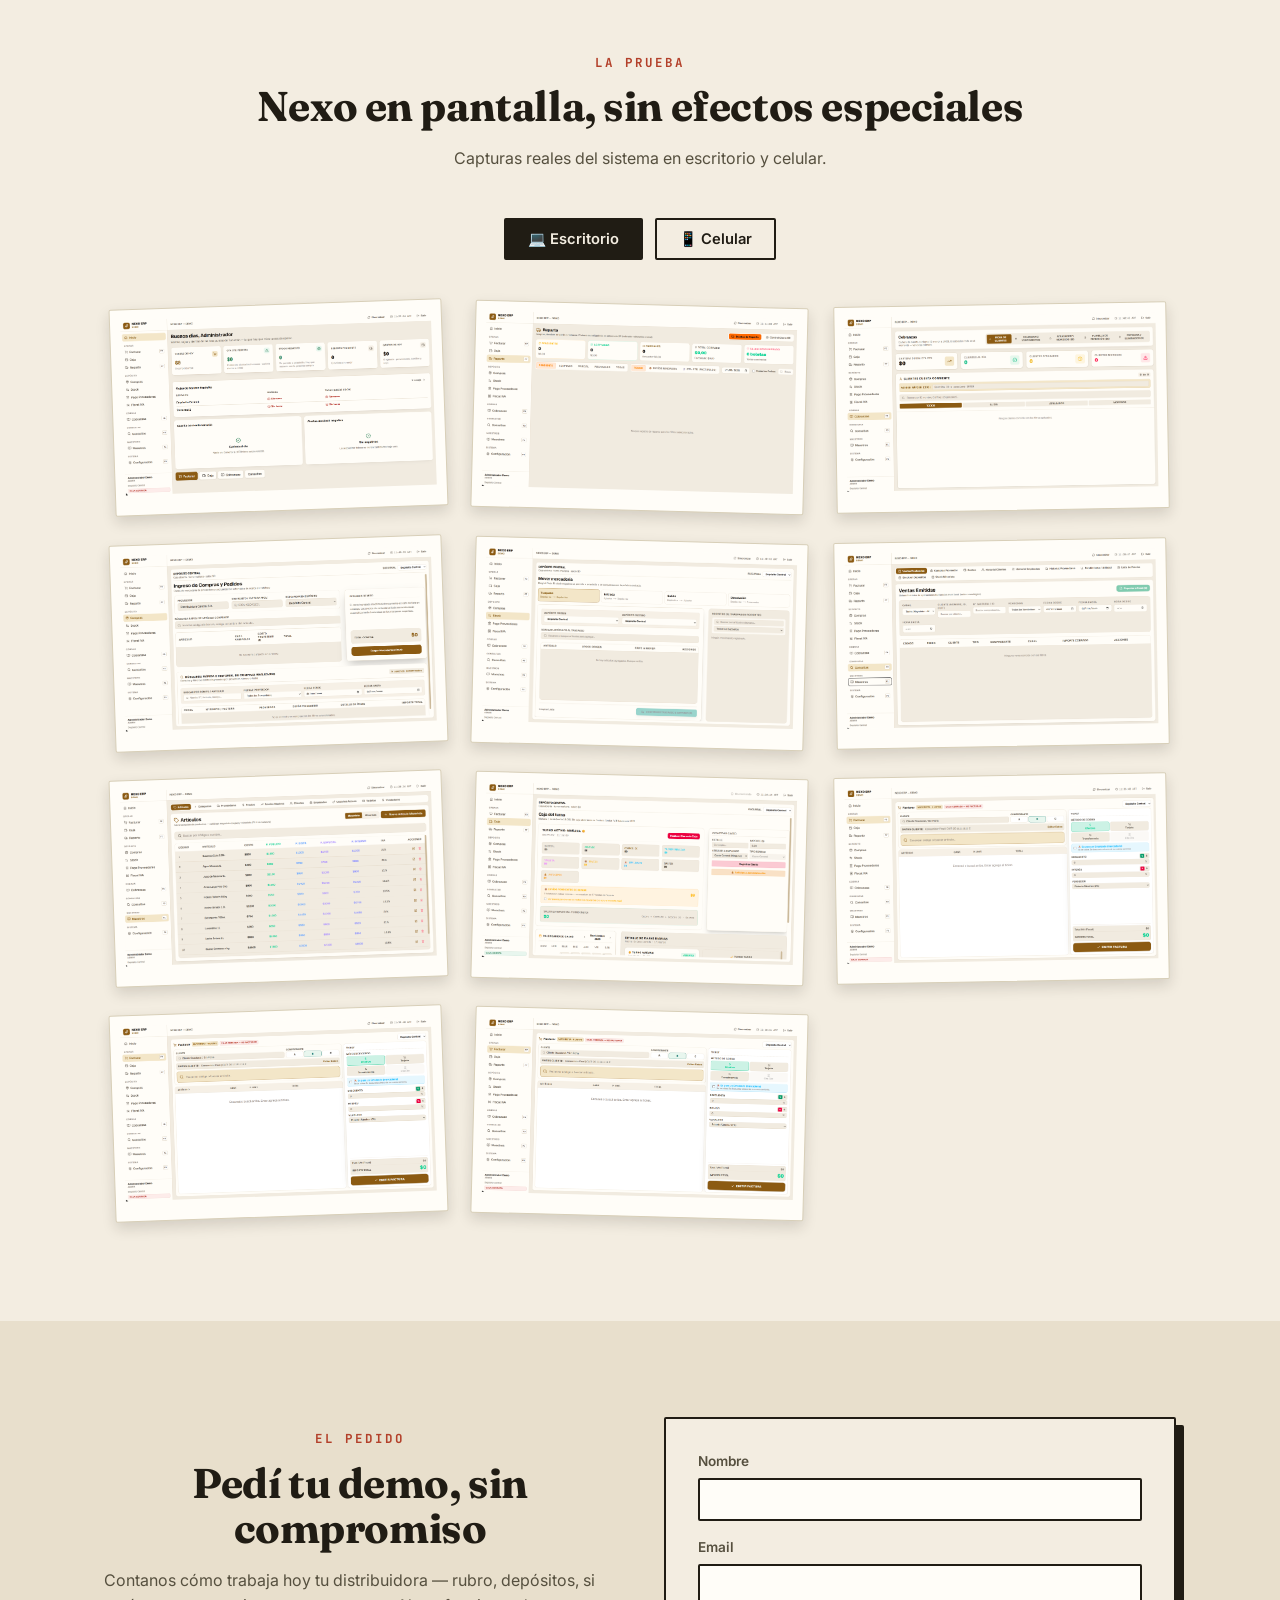
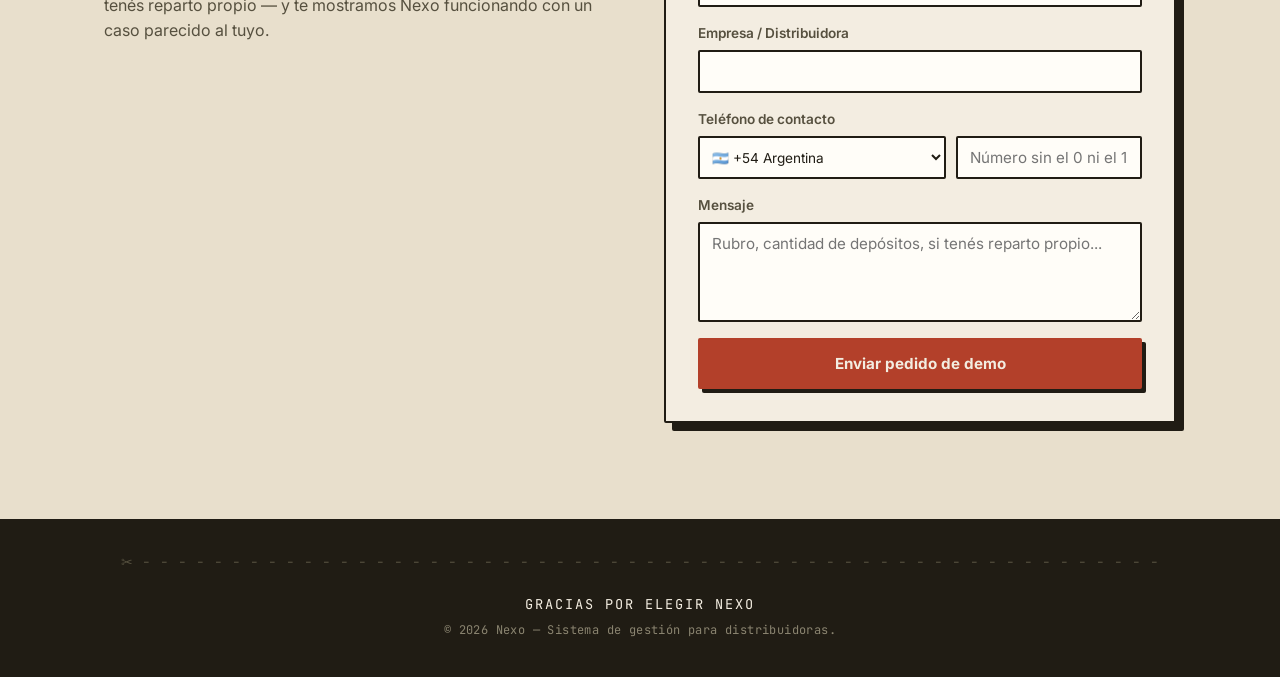
==== commit 21ec3e8d: "Agregar campo de teléfono con selector de código de país al formulario" ====
--- a/index.html
+++ b/index.html
@@ -303,6 +303,44 @@
           <input type="text" name="empresa">
         </label>
         <label>
+          Teléfono de contacto
+          <div class="phone-row">
+            <select name="codigo_pais" class="phone-code" aria-label="Código de país">
+              <option value="+54" selected>🇦🇷 +54 Argentina</option>
+              <option value="+56">🇨🇱 +56 Chile</option>
+              <option value="+598">🇺🇾 +598 Uruguay</option>
+              <option value="+595">🇵🇾 +595 Paraguay</option>
+              <option value="+591">🇧🇴 +591 Bolivia</option>
+              <option value="+55">🇧🇷 +55 Brasil</option>
+              <option value="+51">🇵🇪 +51 Perú</option>
+              <option value="+57">🇨🇴 +57 Colombia</option>
+              <option value="+58">🇻🇪 +58 Venezuela</option>
+              <option value="+593">🇪🇨 +593 Ecuador</option>
+              <option value="+507">🇵🇦 +507 Panamá</option>
+              <option value="+506">🇨🇷 +506 Costa Rica</option>
+              <option value="+502">🇬🇹 +502 Guatemala</option>
+              <option value="+503">🇸🇻 +503 El Salvador</option>
+              <option value="+504">🇭🇳 +504 Honduras</option>
+              <option value="+505">🇳🇮 +505 Nicaragua</option>
+              <option value="+52">🇲🇽 +52 México</option>
+              <option value="+1">🇺🇸 +1 Estados Unidos / Canadá</option>
+              <option value="+34">🇪🇸 +34 España</option>
+              <option value="+39">🇮🇹 +39 Italia</option>
+              <option value="+33">🇫🇷 +33 Francia</option>
+              <option value="+49">🇩🇪 +49 Alemania</option>
+              <option value="+44">🇬🇧 +44 Reino Unido</option>
+              <option value="+351">🇵🇹 +351 Portugal</option>
+              <option value="+61">🇦🇺 +61 Australia</option>
+              <option value="+81">🇯🇵 +81 Japón</option>
+              <option value="+86">🇨🇳 +86 China</option>
+              <option value="+91">🇮🇳 +91 India</option>
+              <option value="+27">🇿🇦 +27 Sudáfrica</option>
+              <option value="+971">🇦🇪 +971 Emiratos Árabes Unidos</option>
+            </select>
+            <input type="tel" name="telefono" class="phone-number" placeholder="Número sin el 0 ni el 15" inputmode="tel">
+          </div>
+        </label>
+        <label>
           Mensaje
           <textarea name="mensaje" rows="4" placeholder="Rubro, cantidad de depósitos, si tenés reparto propio..."></textarea>
         </label>
--- a/css/style.css
+++ b/css/style.css
@@ -418,9 +418,29 @@
   font-size: 0.95rem;
 }
 .contact-form input:focus,
-.contact-form textarea:focus {
+.contact-form textarea:focus,
+.contact-form select:focus {
   outline: 2px solid var(--stamp);
   outline-offset: 1px;
+}
+.phone-row {
+  display: grid;
+  grid-template-columns: minmax(150px, auto) 1fr;
+  gap: 10px;
+}
+.phone-code {
+  background: #fffdf8;
+  border: 2px solid var(--ink);
+  border-radius: var(--radius);
+  padding: 10px 8px;
+  color: var(--ink);
+  font-family: var(--font-body);
+  font-size: 0.85rem;
+  max-width: 100%;
+}
+.phone-number { min-width: 0; }
+@media (max-width: 420px) {
+  .phone-row { grid-template-columns: 1fr; }
 }
 .form-stamp {
   justify-self: start;
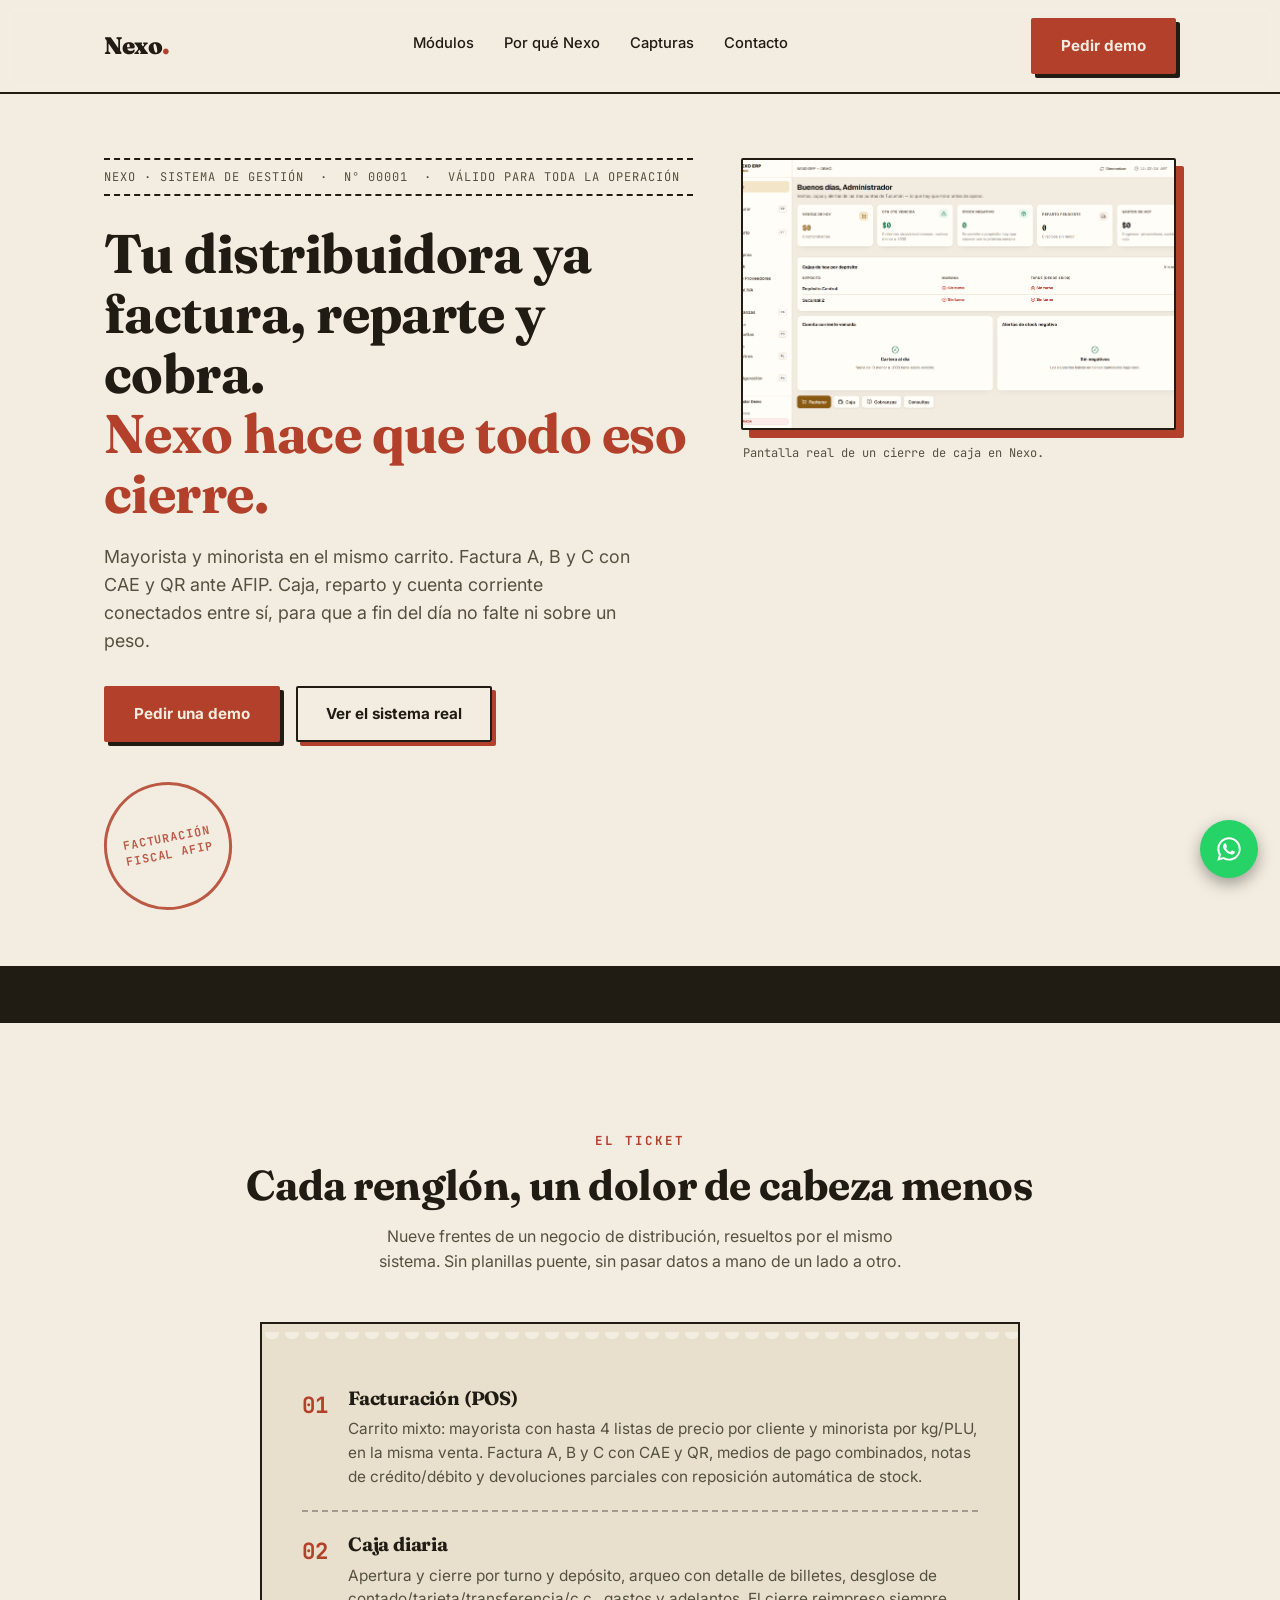
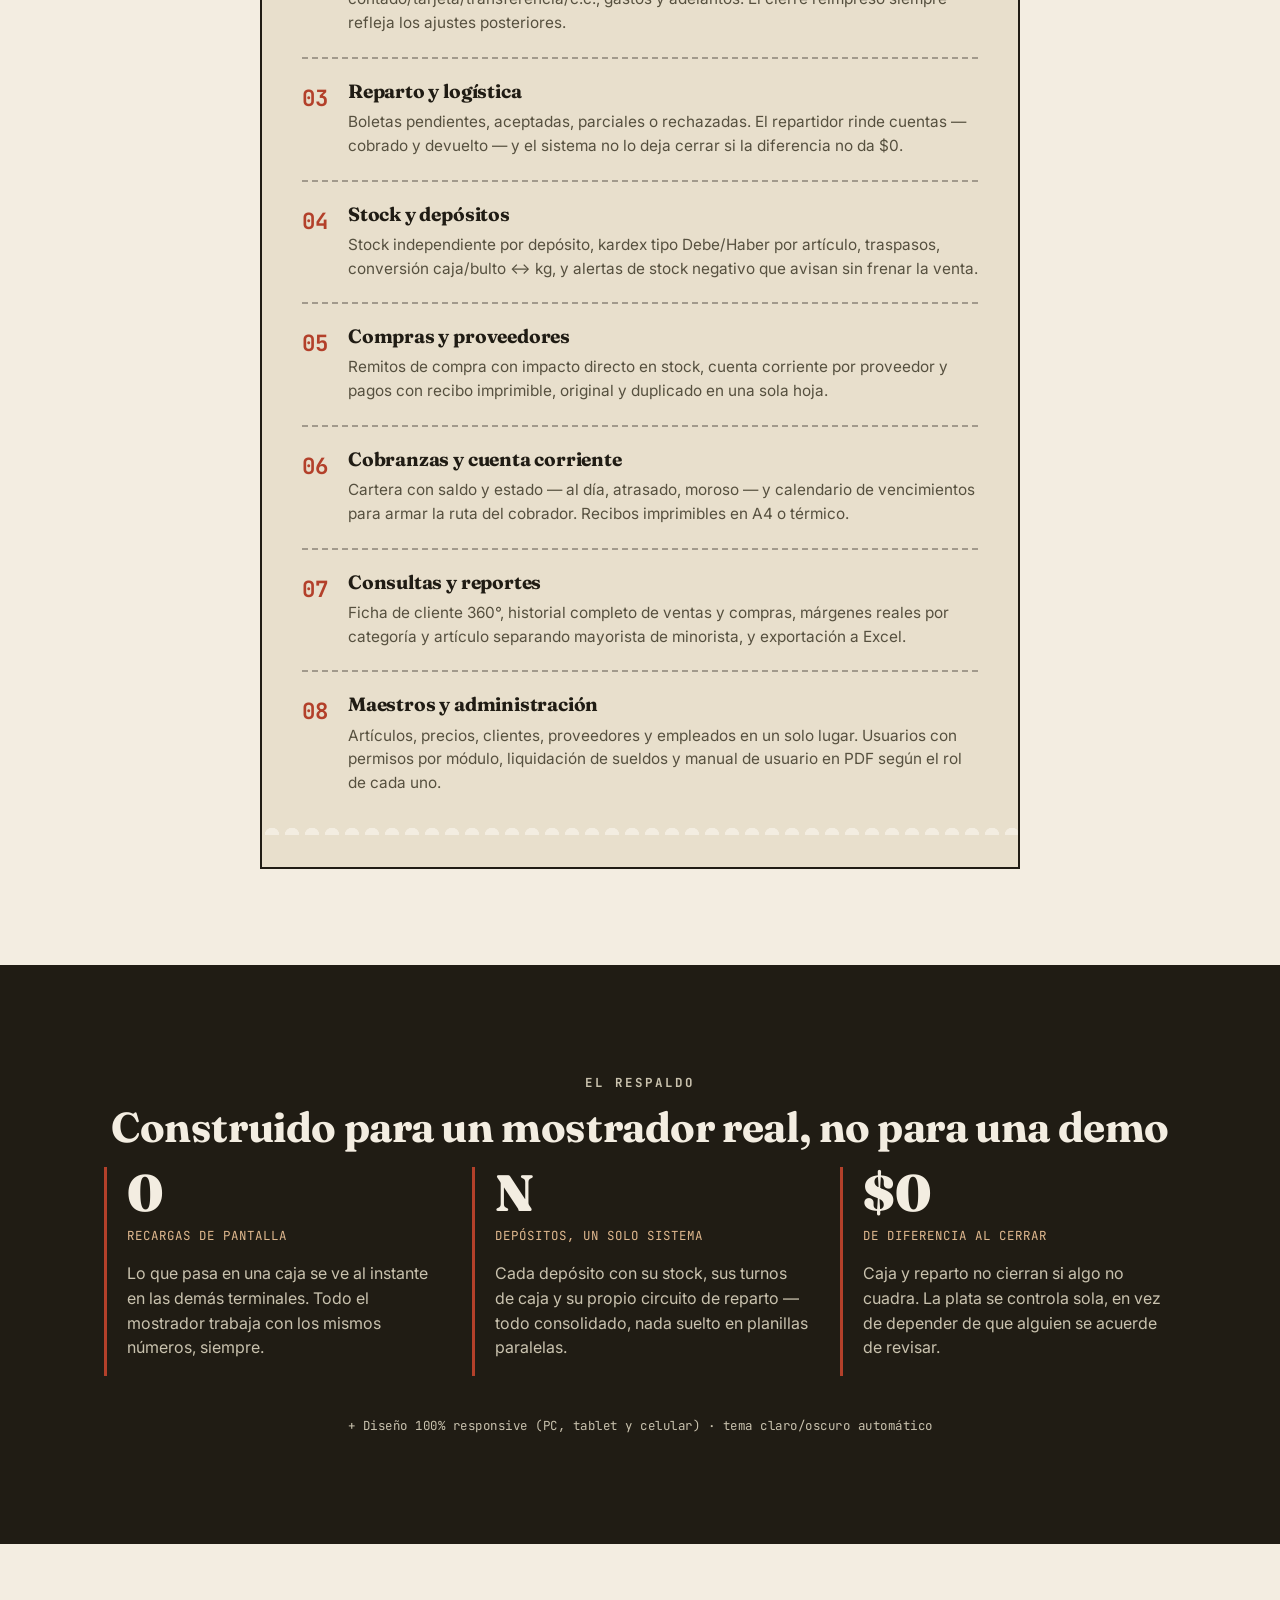
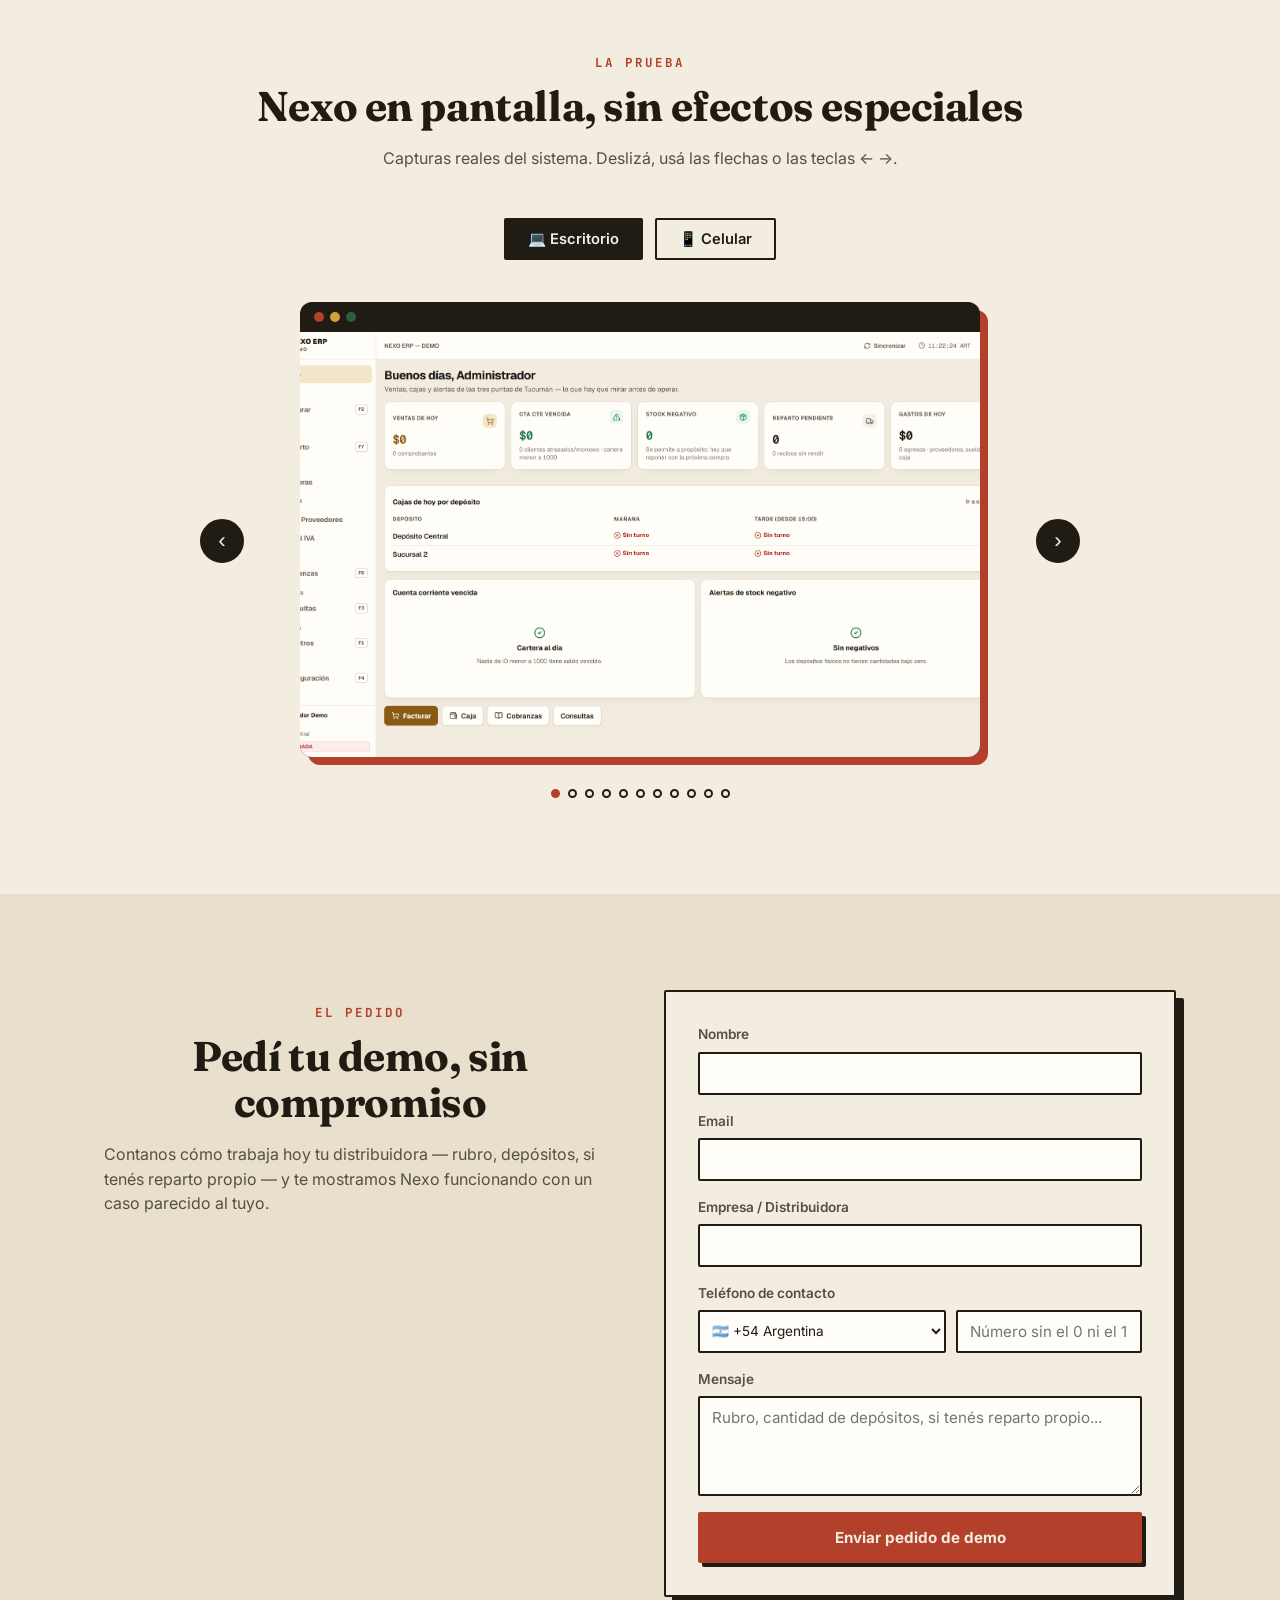
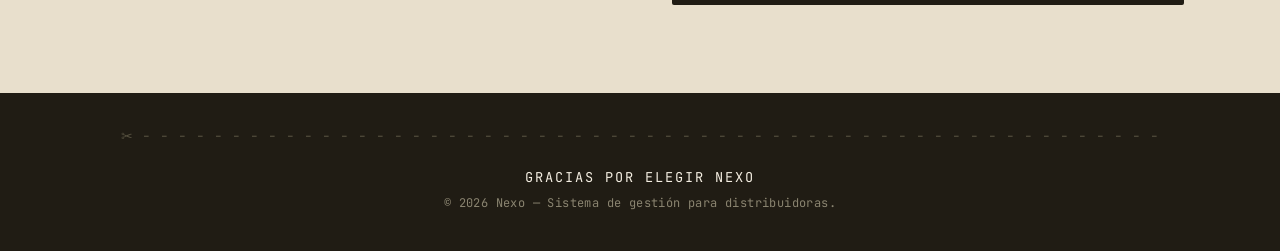
==== commit 7492828a: "Reemplazar la grilla de capturas por un carrusel con marcos de dispositivo Cada captura ahora se mue" ====
--- a/index.html
+++ b/index.html
@@ -254,15 +254,32 @@
     <div class="container">
       <p class="kicker">LA PRUEBA</p>
       <h2>Nexo en pantalla, sin efectos especiales</h2>
-      <p class="section-subtitle">Capturas reales del sistema en escritorio y celular.</p>
+      <p class="section-subtitle">
+        Capturas reales del sistema. Deslizá, usá las flechas o las teclas ← →.
+      </p>
 
       <div class="tabs">
         <button class="tab-btn active" data-tab="desktop">💻 Escritorio</button>
         <button class="tab-btn" data-tab="mobile">📱 Celular</button>
       </div>
 
-      <div id="gallery-desktop" class="gallery gallery-desktop"></div>
-      <div id="gallery-mobile" class="gallery gallery-mobile" hidden></div>
+      <div class="carousel" id="carousel-desktop" data-type="desktop">
+        <button class="carousel-arrow carousel-prev" aria-label="Captura anterior">‹</button>
+        <div class="carousel-viewport">
+          <div class="carousel-track" id="track-desktop"></div>
+        </div>
+        <button class="carousel-arrow carousel-next" aria-label="Siguiente captura">›</button>
+      </div>
+      <div class="carousel-dots" id="dots-desktop"></div>
+
+      <div class="carousel" id="carousel-mobile" data-type="mobile" hidden>
+        <button class="carousel-arrow carousel-prev" aria-label="Captura anterior">‹</button>
+        <div class="carousel-viewport">
+          <div class="carousel-track" id="track-mobile"></div>
+        </div>
+        <button class="carousel-arrow carousel-next" aria-label="Siguiente captura">›</button>
+      </div>
+      <div class="carousel-dots" id="dots-mobile" hidden></div>
 
       <p id="gallery-empty" class="gallery-empty" hidden>
         Todavía no hay capturas cargadas en esta sección.
--- a/css/style.css
+++ b/css/style.css
@@ -352,30 +352,133 @@
   color: var(--paper);
 }
 
-.gallery[hidden] { display: none; }
-.gallery {
-  display: grid;
-  gap: 28px;
-  grid-template-columns: repeat(auto-fill, minmax(260px, 1fr));
-  padding: 8px;
-}
-.gallery-mobile {
-  grid-template-columns: repeat(auto-fill, minmax(180px, 1fr));
-}
-.gallery-item {
-  background: #fffdf8;
-  border: 1px solid #d8cfb8;
-  border-radius: 2px;
-  padding: 10px 10px 20px;
-  box-shadow: 0 6px 14px rgba(32,28,20,0.15);
+/* Carousel */
+.carousel[hidden] { display: none; }
+.carousel {
+  display: flex;
+  align-items: center;
+  gap: 16px;
+  max-width: 880px;
+  margin: 0 auto;
+}
+.carousel-viewport {
+  flex: 1;
+  overflow: hidden;
+}
+.carousel-track {
+  display: flex;
+  transition: transform 0.45s cubic-bezier(0.65, 0, 0.35, 1);
+  touch-action: pan-y;
+}
+.carousel-slide {
+  flex: 0 0 100%;
+  display: flex;
+  justify-content: center;
+  padding: 6px 4px 28px;
+}
+
+.carousel-arrow {
+  flex: 0 0 auto;
+  width: 44px;
+  height: 44px;
+  border-radius: 50%;
+  background: var(--ink);
+  color: var(--paper);
+  border: 2px solid var(--ink);
+  font-size: 1.4rem;
+  line-height: 1;
+  cursor: pointer;
+  display: flex;
+  align-items: center;
+  justify-content: center;
+  transition: transform 0.15s ease, background 0.15s ease;
+}
+.carousel-arrow:hover { background: var(--stamp); border-color: var(--stamp); transform: scale(1.06); }
+.carousel-arrow:disabled { opacity: 0.25; cursor: default; }
+.carousel-arrow:disabled:hover { background: var(--ink); border-color: var(--ink); transform: none; }
+@media (max-width: 640px) {
+  .carousel-arrow { width: 36px; height: 36px; font-size: 1.15rem; }
+}
+
+.carousel-dots {
+  display: flex;
+  justify-content: center;
+  gap: 8px;
+  margin-top: 4px;
+}
+.carousel-dots[hidden] { display: none; }
+.carousel-dots .dot {
+  width: 9px;
+  height: 9px;
+  border-radius: 50%;
+  border: 2px solid var(--ink);
+  background: transparent;
+  padding: 0;
+  cursor: pointer;
+}
+.carousel-dots .dot.active { background: var(--stamp); border-color: var(--stamp); }
+
+/* Device frames inside the carousel */
+.device-frame {
+  background: var(--ink);
+  border-radius: 12px;
+  box-shadow: 8px 8px 0 var(--stamp);
   cursor: zoom-in;
-  transition: transform 0.2s ease;
-}
-.gallery-item:nth-child(3n+1) { transform: rotate(-2deg); }
-.gallery-item:nth-child(3n+2) { transform: rotate(1.5deg); }
-.gallery-item:nth-child(3n) { transform: rotate(-1deg); }
-.gallery-item:hover { transform: rotate(0deg) scale(1.02); }
-.gallery-item img { width: 100%; display: block; }
+  overflow: hidden;
+}
+.device-frame-desktop {
+  width: min(680px, 100%);
+}
+.device-topbar {
+  display: flex;
+  gap: 6px;
+  padding: 10px 14px;
+}
+.device-topbar span {
+  width: 10px;
+  height: 10px;
+  border-radius: 50%;
+  background: #6b6656;
+}
+.device-topbar span:nth-child(1) { background: #b3402a; }
+.device-topbar span:nth-child(2) { background: #d6a13a; }
+.device-topbar span:nth-child(3) { background: #2f5d43; }
+.device-frame-desktop .device-screen {
+  aspect-ratio: 16 / 10;
+}
+
+.device-frame-mobile {
+  width: min(230px, 62vw);
+  border-radius: 34px;
+  border: 10px solid var(--ink);
+  box-shadow: 6px 6px 0 var(--stamp);
+}
+.device-notch {
+  height: 18px;
+  display: flex;
+  align-items: center;
+  justify-content: center;
+}
+.device-notch::after {
+  content: "";
+  width: 46px;
+  height: 6px;
+  border-radius: 4px;
+  background: #100e0a;
+}
+.device-frame-mobile .device-screen {
+  aspect-ratio: 9 / 18.5;
+  border-radius: 0 0 24px 24px;
+}
+
+.device-screen { width: 100%; }
+.device-screen img {
+  width: 100%;
+  height: 100%;
+  object-fit: cover;
+  display: block;
+}
+
 .gallery-empty {
   text-align: center;
   padding: 40px 0;
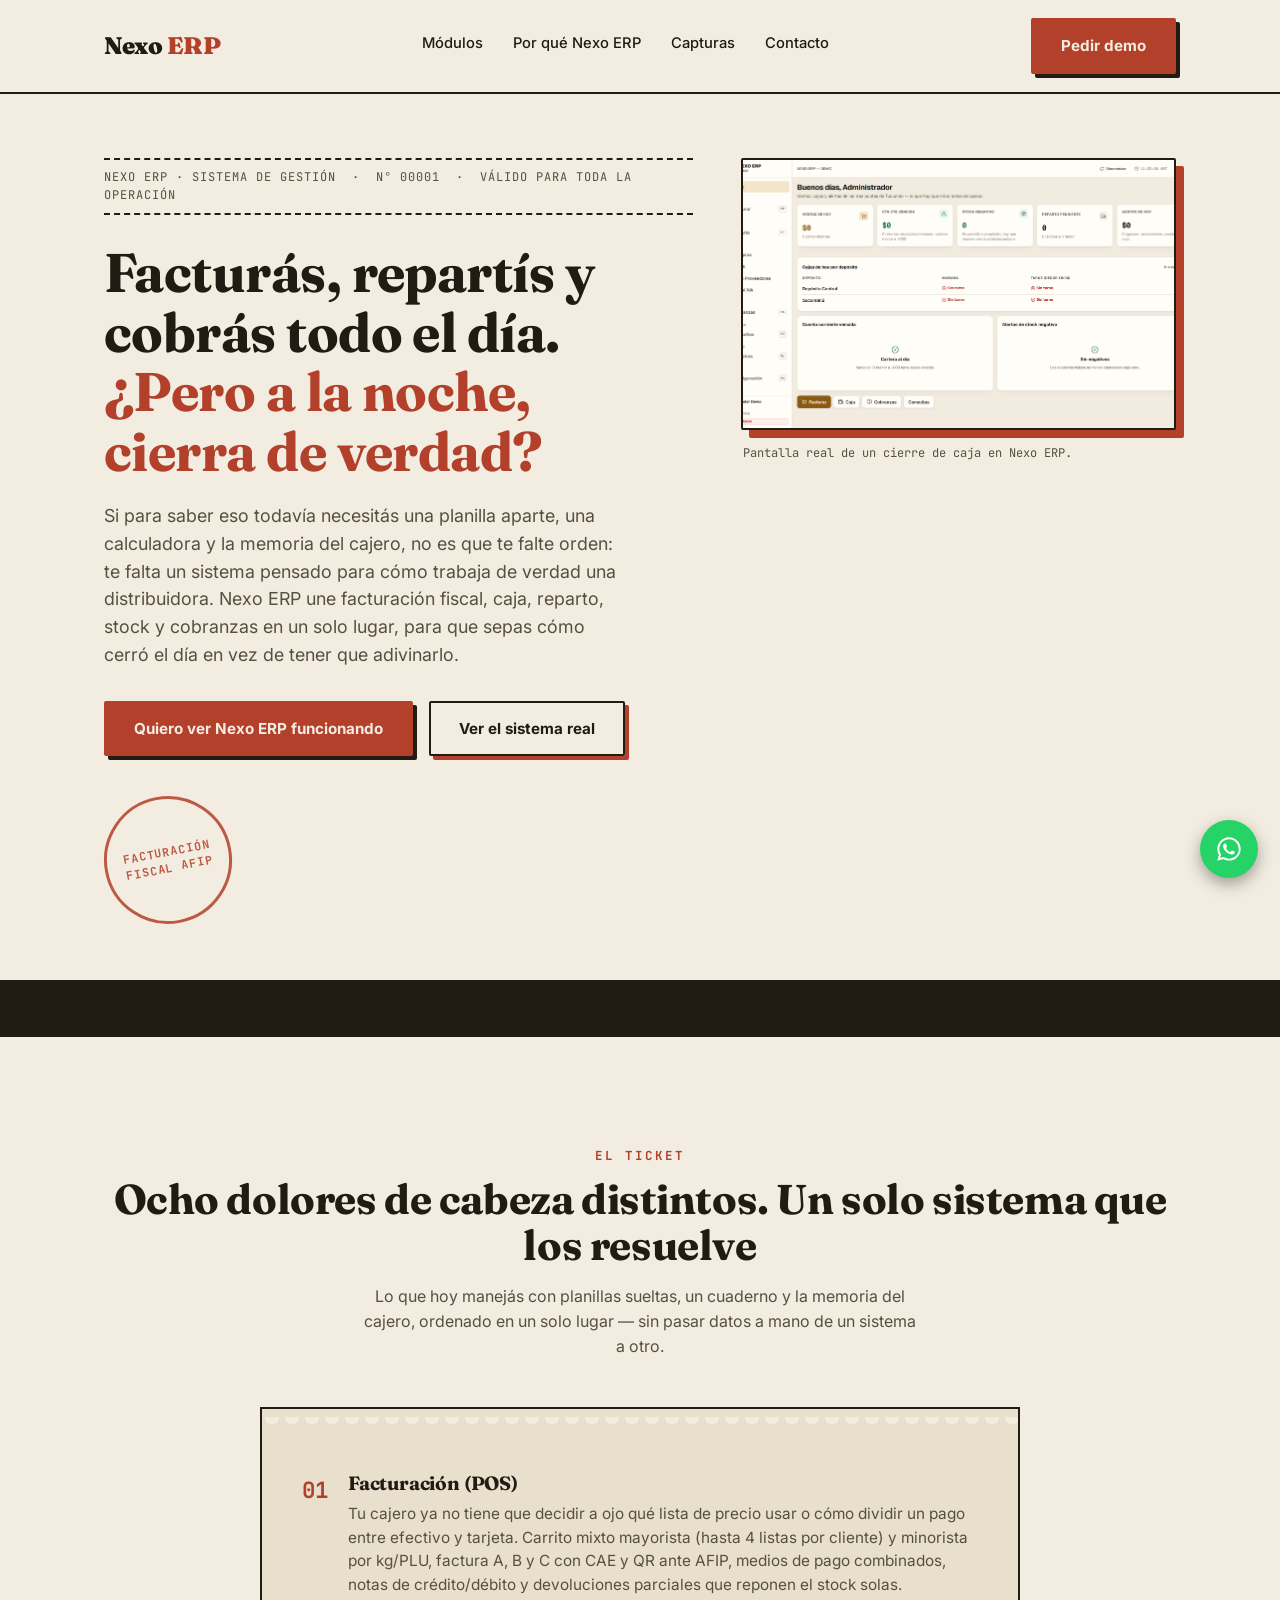
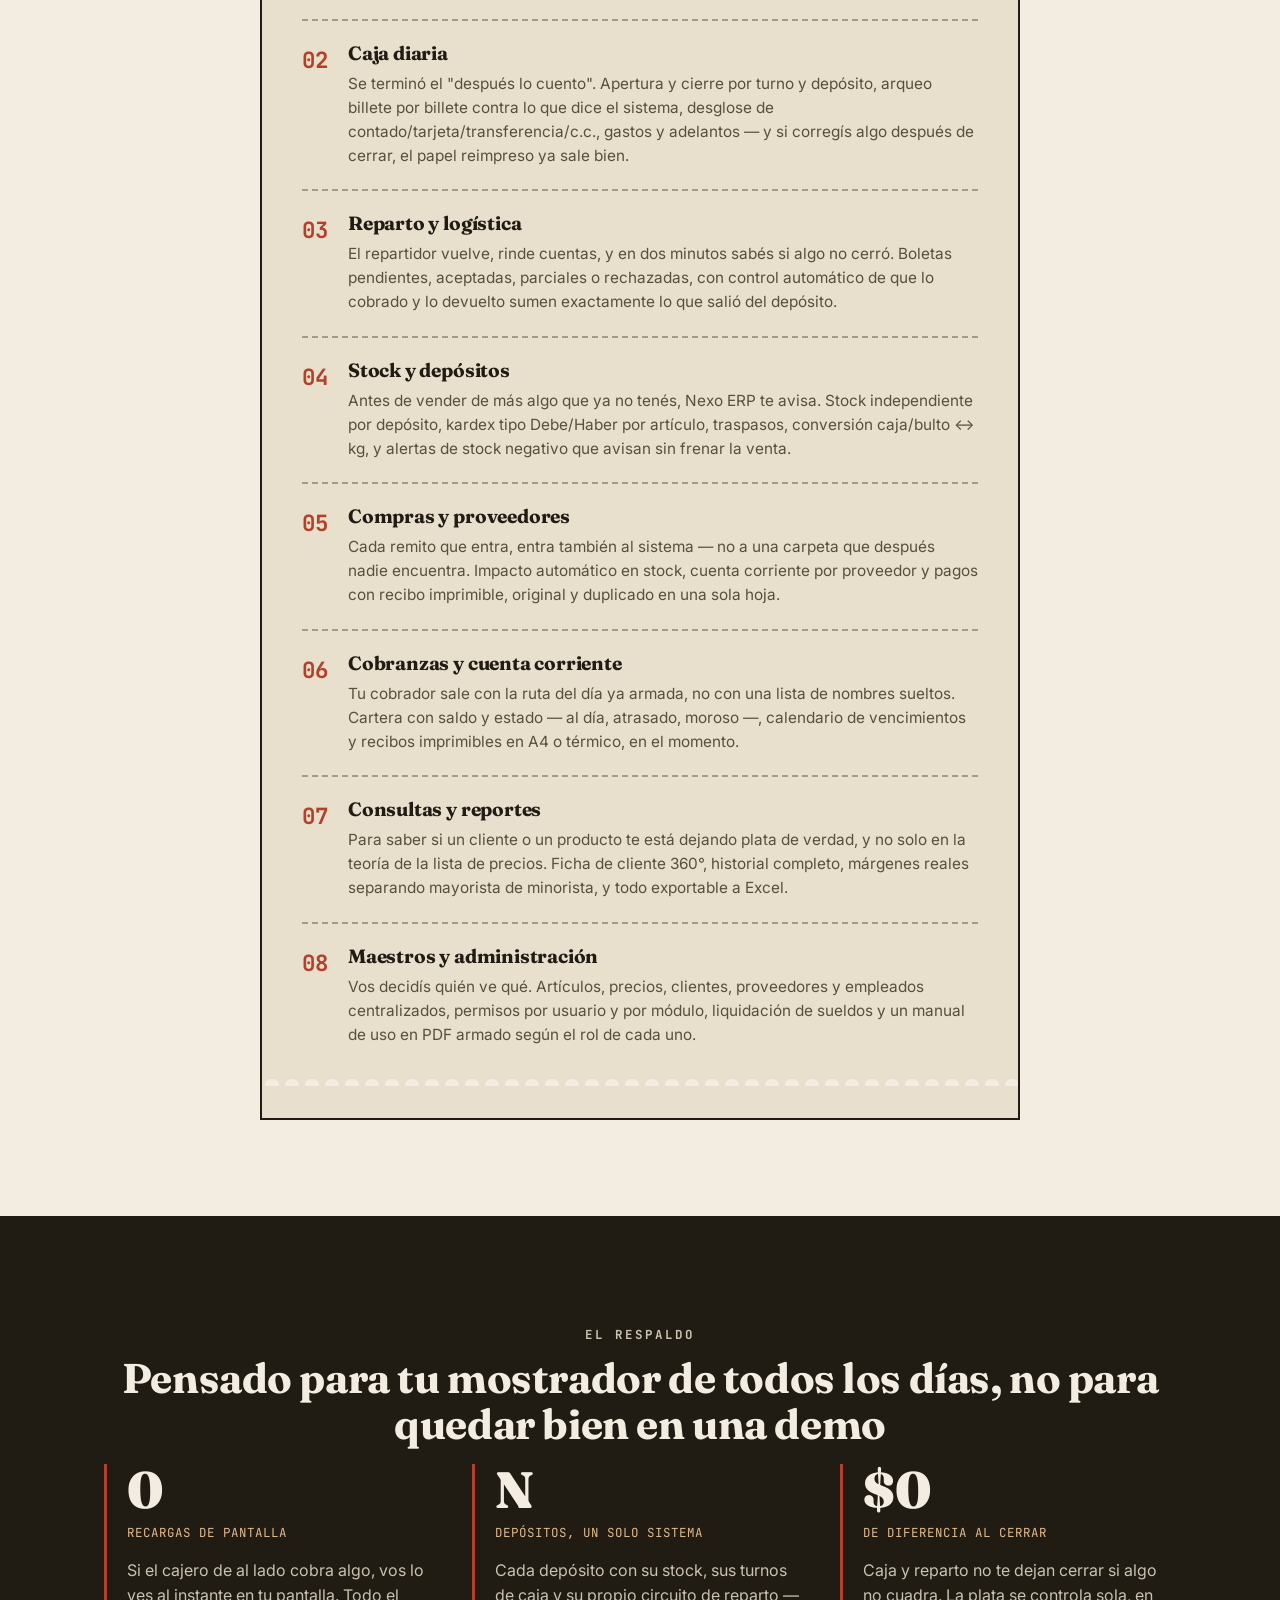
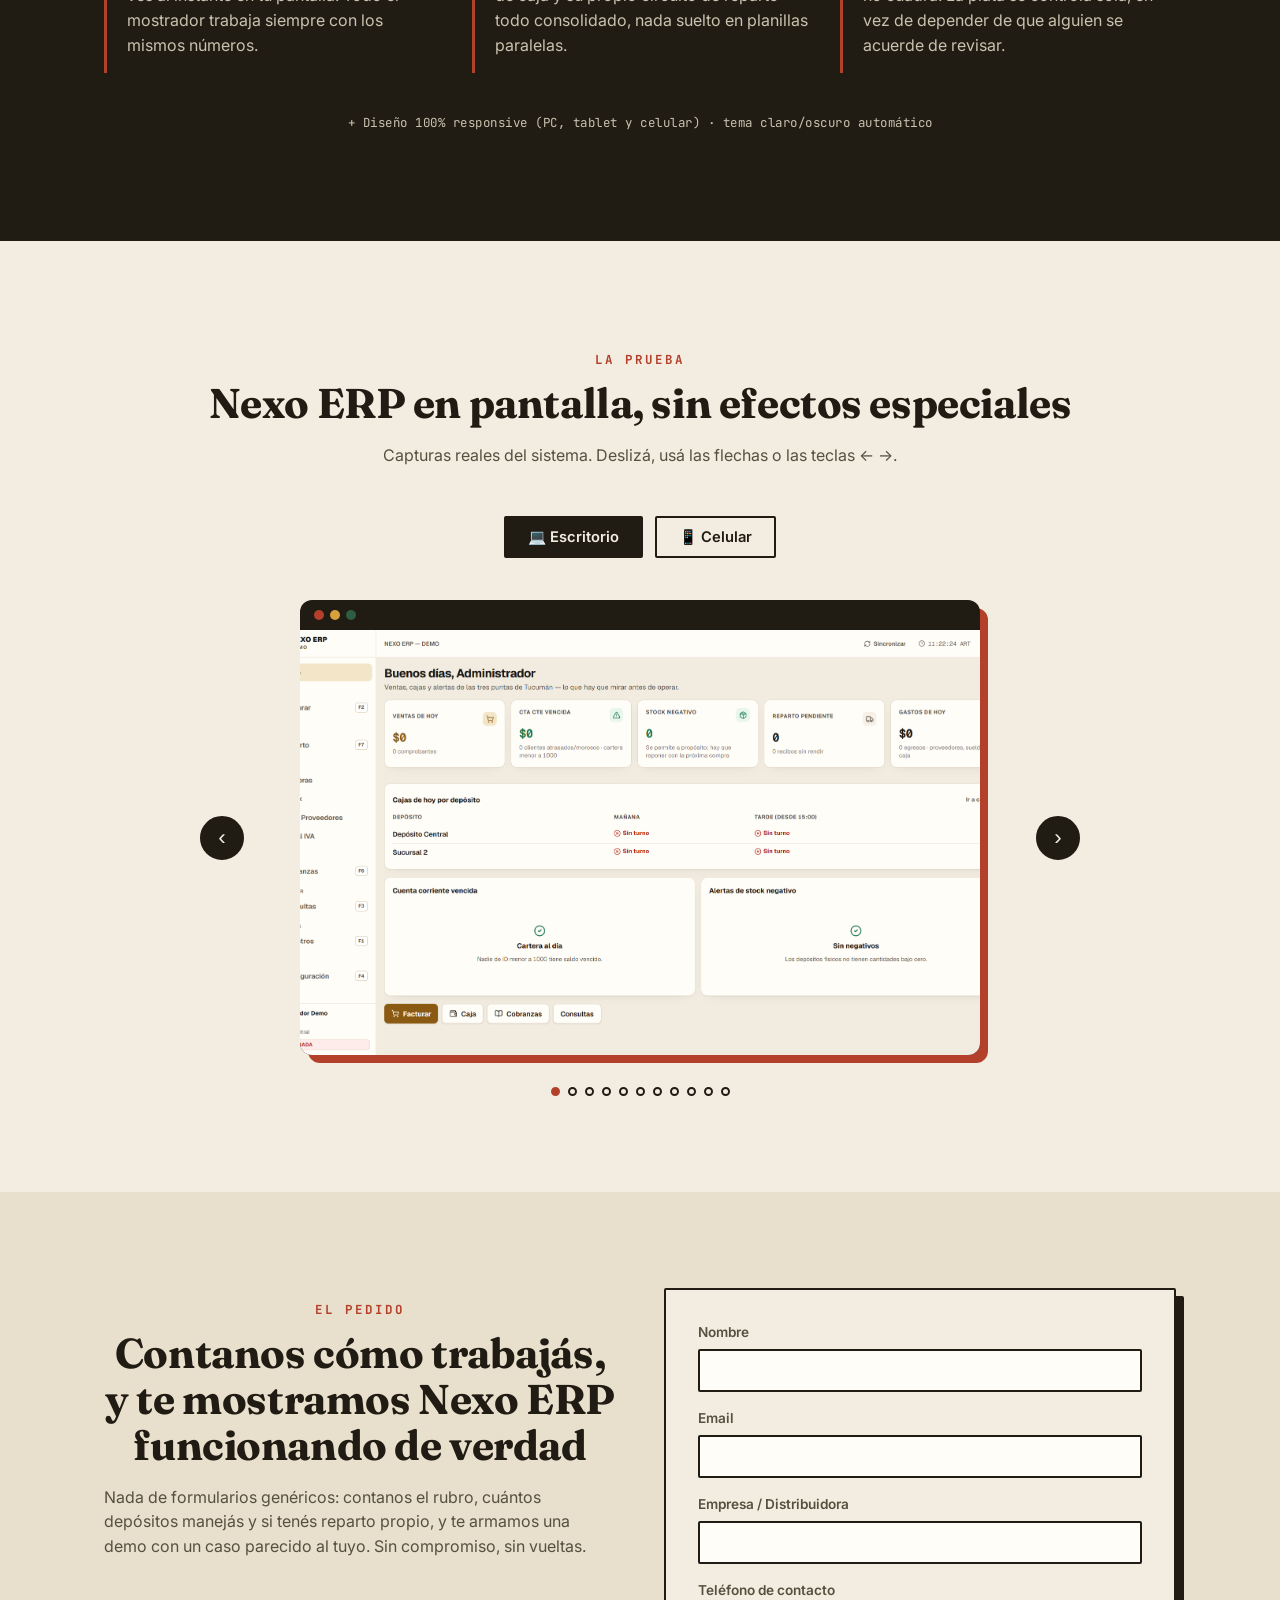
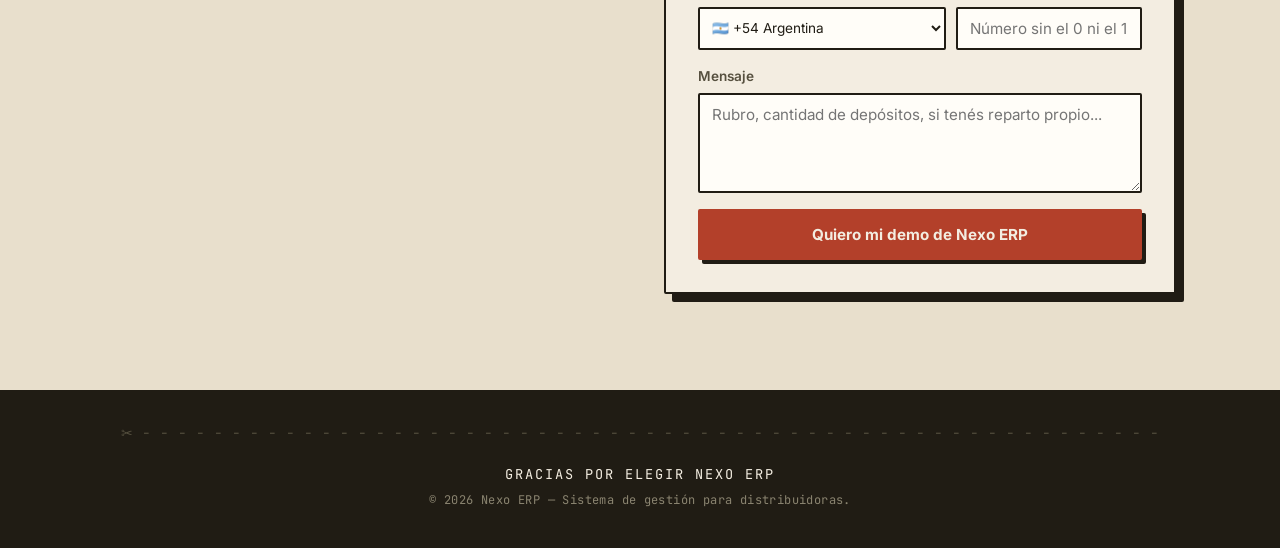
==== commit 714c3d18: "Rebrandear a Nexo ERP, reescribir copy más humano y arreglar swipe/flechas del lightbox en mobile - " ====
--- a/index.html
+++ b/index.html
@@ -3,8 +3,8 @@
 <head>
 <meta charset="UTF-8">
 <meta name="viewport" content="width=device-width, initial-scale=1.0">
-<title>Nexo — El sistema que lleva las cuentas de tu distribuidora</title>
-<meta name="description" content="Nexo es el sistema de gestión para distribuidoras mayoristas y minoristas: facturación fiscal AFIP, caja diaria, reparto, stock multi-depósito y cobranzas. Todo cierra en $0.">
+<title>Nexo ERP — El sistema que ordena tu distribuidora, todos los días</title>
+<meta name="description" content="Nexo ERP es el sistema de gestión para distribuidoras mayoristas y minoristas: facturación fiscal AFIP, caja diaria, reparto, stock multi-depósito y cobranzas, todo conectado para que el día cierre solo.">
 <link rel="icon" href="data:,">
 <link rel="preconnect" href="https://fonts.googleapis.com">
 <link rel="preconnect" href="https://fonts.gstatic.com" crossorigin>
@@ -15,10 +15,10 @@
 
 <header class="navbar">
   <div class="container navbar-inner">
-    <a href="#top" class="logo">Nexo<span class="logo-dot">.</span></a>
+    <a href="#top" class="logo">Nexo <span class="logo-dot">ERP</span></a>
     <nav class="nav-links">
       <a href="#modulos">Módulos</a>
-      <a href="#por-que-nexo">Por qué Nexo</a>
+      <a href="#por-que-nexo">Por qué Nexo ERP</a>
       <a href="#capturas">Capturas</a>
       <a href="#contacto">Contacto</a>
     </nav>
@@ -33,19 +33,21 @@
     <div class="container hero-inner">
       <div class="hero-text">
         <p class="ticket-header">
-          NEXO · SISTEMA DE GESTIÓN &nbsp;·&nbsp; N° 00001 &nbsp;·&nbsp; VÁLIDO PARA TODA LA OPERACIÓN
+          NEXO ERP · SISTEMA DE GESTIÓN &nbsp;·&nbsp; N° 00001 &nbsp;·&nbsp; VÁLIDO PARA TODA LA OPERACIÓN
         </p>
         <h1>
-          Tu distribuidora ya factura, reparte y cobra.<br>
-          <span class="hero-highlight">Nexo hace que todo eso cierre.</span>
+          Facturás, repartís y cobrás todo el día.<br>
+          <span class="hero-highlight">¿Pero a la noche, cierra de verdad?</span>
         </h1>
         <p class="lead">
-          Mayorista y minorista en el mismo carrito. Factura A, B y C con CAE y QR
-          ante AFIP. Caja, reparto y cuenta corriente conectados entre sí,
-          para que a fin del día no falte ni sobre un peso.
+          Si para saber eso todavía necesitás una planilla aparte, una calculadora
+          y la memoria del cajero, no es que te falte orden: te falta un sistema
+          pensado para cómo trabaja de verdad una distribuidora. Nexo ERP une
+          facturación fiscal, caja, reparto, stock y cobranzas en un solo lugar,
+          para que sepas cómo cerró el día en vez de tener que adivinarlo.
         </p>
         <div class="hero-actions">
-          <a href="#contacto" class="btn btn-primary">Pedir una demo</a>
+          <a href="#contacto" class="btn btn-primary">Quiero ver Nexo ERP funcionando</a>
           <a href="#capturas" class="btn btn-ghost">Ver el sistema real</a>
         </div>
         <div class="hero-stamp" aria-hidden="true">
@@ -58,7 +60,7 @@
             <span class="blink">●</span> vista previa del sistema
           </div>
         </div>
-        <p class="hero-caption">Pantalla real de un cierre de caja en Nexo.</p>
+        <p class="hero-caption">Pantalla real de un cierre de caja en Nexo ERP.</p>
       </div>
     </div>
   </section>
@@ -94,10 +96,11 @@
   <section id="modulos" class="section">
     <div class="container">
       <p class="kicker">EL TICKET</p>
-      <h2>Cada renglón, un dolor de cabeza menos</h2>
+      <h2>Ocho dolores de cabeza distintos. Un solo sistema que los resuelve</h2>
       <p class="section-subtitle">
-        Nueve frentes de un negocio de distribución, resueltos por el mismo sistema.
-        Sin planillas puente, sin pasar datos a mano de un lado a otro.
+        Lo que hoy manejás con planillas sueltas, un cuaderno y la memoria del
+        cajero, ordenado en un solo lugar — sin pasar datos a mano de un
+        sistema a otro.
       </p>
 
       <div class="receipt">
@@ -108,10 +111,12 @@
           <div class="receipt-body">
             <h3>Facturación (POS)</h3>
             <p>
-              Carrito mixto: mayorista con hasta 4 listas de precio por cliente y
-              minorista por kg/PLU, en la misma venta. Factura A, B y C con CAE y QR,
-              medios de pago combinados, notas de crédito/débito y devoluciones
-              parciales con reposición automática de stock.
+              Tu cajero ya no tiene que decidir a ojo qué lista de precio usar
+              o cómo dividir un pago entre efectivo y tarjeta. Carrito mixto
+              mayorista (hasta 4 listas por cliente) y minorista por kg/PLU,
+              factura A, B y C con CAE y QR ante AFIP, medios de pago combinados,
+              notas de crédito/débito y devoluciones parciales que reponen el
+              stock solas.
             </p>
           </div>
         </div>
@@ -122,9 +127,10 @@
           <div class="receipt-body">
             <h3>Caja diaria</h3>
             <p>
-              Apertura y cierre por turno y depósito, arqueo con detalle de billetes,
-              desglose de contado/tarjeta/transferencia/c.c., gastos y adelantos.
-              El cierre reimpreso siempre refleja los ajustes posteriores.
+              Se terminó el "después lo cuento". Apertura y cierre por turno y
+              depósito, arqueo billete por billete contra lo que dice el sistema,
+              desglose de contado/tarjeta/transferencia/c.c., gastos y adelantos —
+              y si corregís algo después de cerrar, el papel reimpreso ya sale bien.
             </p>
           </div>
         </div>
@@ -135,9 +141,10 @@
           <div class="receipt-body">
             <h3>Reparto y logística</h3>
             <p>
-              Boletas pendientes, aceptadas, parciales o rechazadas. El repartidor
-              rinde cuentas — cobrado y devuelto — y el sistema no lo deja cerrar
-              si la diferencia no da $0.
+              El repartidor vuelve, rinde cuentas, y en dos minutos sabés si algo
+              no cerró. Boletas pendientes, aceptadas, parciales o rechazadas, con
+              control automático de que lo cobrado y lo devuelto sumen exactamente
+              lo que salió del depósito.
             </p>
           </div>
         </div>
@@ -148,9 +155,10 @@
           <div class="receipt-body">
             <h3>Stock y depósitos</h3>
             <p>
-              Stock independiente por depósito, kardex tipo Debe/Haber por artículo,
-              traspasos, conversión caja/bulto ↔ kg, y alertas de stock negativo
-              que avisan sin frenar la venta.
+              Antes de vender de más algo que ya no tenés, Nexo ERP te avisa.
+              Stock independiente por depósito, kardex tipo Debe/Haber por
+              artículo, traspasos, conversión caja/bulto ↔ kg, y alertas de
+              stock negativo que avisan sin frenar la venta.
             </p>
           </div>
         </div>
@@ -161,9 +169,10 @@
           <div class="receipt-body">
             <h3>Compras y proveedores</h3>
             <p>
-              Remitos de compra con impacto directo en stock, cuenta corriente
-              por proveedor y pagos con recibo imprimible, original y duplicado
-              en una sola hoja.
+              Cada remito que entra, entra también al sistema — no a una carpeta
+              que después nadie encuentra. Impacto automático en stock, cuenta
+              corriente por proveedor y pagos con recibo imprimible, original y
+              duplicado en una sola hoja.
             </p>
           </div>
         </div>
@@ -174,9 +183,10 @@
           <div class="receipt-body">
             <h3>Cobranzas y cuenta corriente</h3>
             <p>
-              Cartera con saldo y estado — al día, atrasado, moroso — y calendario
-              de vencimientos para armar la ruta del cobrador. Recibos imprimibles
-              en A4 o térmico.
+              Tu cobrador sale con la ruta del día ya armada, no con una lista de
+              nombres sueltos. Cartera con saldo y estado — al día, atrasado,
+              moroso —, calendario de vencimientos y recibos imprimibles en A4
+              o térmico, en el momento.
             </p>
           </div>
         </div>
@@ -187,9 +197,10 @@
           <div class="receipt-body">
             <h3>Consultas y reportes</h3>
             <p>
-              Ficha de cliente 360°, historial completo de ventas y compras,
-              márgenes reales por categoría y artículo separando mayorista de
-              minorista, y exportación a Excel.
+              Para saber si un cliente o un producto te está dejando plata de
+              verdad, y no solo en la teoría de la lista de precios. Ficha de
+              cliente 360°, historial completo, márgenes reales separando
+              mayorista de minorista, y todo exportable a Excel.
             </p>
           </div>
         </div>
@@ -200,9 +211,10 @@
           <div class="receipt-body">
             <h3>Maestros y administración</h3>
             <p>
-              Artículos, precios, clientes, proveedores y empleados en un solo
-              lugar. Usuarios con permisos por módulo, liquidación de sueldos y
-              manual de usuario en PDF según el rol de cada uno.
+              Vos decidís quién ve qué. Artículos, precios, clientes, proveedores
+              y empleados centralizados, permisos por usuario y por módulo,
+              liquidación de sueldos y un manual de uso en PDF armado según el
+              rol de cada uno.
             </p>
           </div>
         </div>
@@ -215,15 +227,15 @@
   <section id="por-que-nexo" class="section section-dark">
     <div class="container">
       <p class="kicker kicker-light">EL RESPALDO</p>
-      <h2 class="h2-light">Construido para un mostrador real, no para una demo</h2>
+      <h2 class="h2-light">Pensado para tu mostrador de todos los días, no para quedar bien en una demo</h2>
 
       <div class="stat-grid">
         <div class="stat-block">
           <span class="stat-num">0</span>
           <span class="stat-unit">recargas de pantalla</span>
           <p>
-            Lo que pasa en una caja se ve al instante en las demás terminales.
-            Todo el mostrador trabaja con los mismos números, siempre.
+            Si el cajero de al lado cobra algo, vos lo ves al instante en tu
+            pantalla. Todo el mostrador trabaja siempre con los mismos números.
           </p>
         </div>
         <div class="stat-block">
@@ -238,8 +250,8 @@
           <span class="stat-num">$0</span>
           <span class="stat-unit">de diferencia al cerrar</span>
           <p>
-            Caja y reparto no cierran si algo no cuadra. La plata se controla
-            sola, en vez de depender de que alguien se acuerde de revisar.
+            Caja y reparto no te dejan cerrar si algo no cuadra. La plata se
+            controla sola, en vez de depender de que alguien se acuerde de revisar.
           </p>
         </div>
       </div>
@@ -253,7 +265,7 @@
   <section id="capturas" class="section">
     <div class="container">
       <p class="kicker">LA PRUEBA</p>
-      <h2>Nexo en pantalla, sin efectos especiales</h2>
+      <h2>Nexo ERP en pantalla, sin efectos especiales</h2>
       <p class="section-subtitle">
         Capturas reales del sistema. Deslizá, usá las flechas o las teclas ← →.
       </p>
@@ -291,11 +303,11 @@
     <div class="container contact-inner">
       <div>
         <p class="kicker">EL PEDIDO</p>
-        <h2>Pedí tu demo, sin compromiso</h2>
+        <h2>Contanos cómo trabajás, y te mostramos Nexo ERP funcionando de verdad</h2>
         <p class="section-subtitle" style="text-align:left;max-width:none;">
-          Contanos cómo trabaja hoy tu distribuidora — rubro, depósitos, si tenés
-          reparto propio — y te mostramos Nexo funcionando con un caso parecido
-          al tuyo.
+          Nada de formularios genéricos: contanos el rubro, cuántos depósitos
+          manejás y si tenés reparto propio, y te armamos una demo con un caso
+          parecido al tuyo. Sin compromiso, sin vueltas.
         </p>
       </div>
       <form
@@ -304,7 +316,7 @@
         action="https://formsubmit.co/ajax/nicolasalurralde39@gmail.com"
         method="POST"
       >
-        <input type="hidden" name="_subject" value="Nueva consulta desde la landing de Nexo">
+        <input type="hidden" name="_subject" value="Nueva consulta desde la landing de Nexo ERP">
         <input type="text" name="_honey" style="display:none" tabindex="-1" autocomplete="off">
 
         <label>
@@ -361,7 +373,7 @@
           Mensaje
           <textarea name="mensaje" rows="4" placeholder="Rubro, cantidad de depósitos, si tenés reparto propio..."></textarea>
         </label>
-        <button type="submit" class="btn btn-primary">Enviar pedido de demo</button>
+        <button type="submit" class="btn btn-primary">Quiero mi demo de Nexo ERP</button>
         <div class="form-stamp" id="form-note" hidden>PEDIDO RECIBIDO</div>
         <p class="form-error" id="form-error" hidden>
           Uy, no se pudo enviar. Escribinos directo por
@@ -376,19 +388,21 @@
 <footer class="footer">
   <div class="footer-cut" aria-hidden="true">✂ - - - - - - - - - - - - - - - - - - - - - - - - - - - - - - - - - - - - - - - - - - - - - - - - - - - - - - - - -</div>
   <div class="container footer-inner">
-    <p>GRACIAS POR ELEGIR NEXO</p>
-    <p class="footer-fine">© <span id="year"></span> Nexo — Sistema de gestión para distribuidoras.</p>
+    <p>GRACIAS POR ELEGIR NEXO ERP</p>
+    <p class="footer-fine">© <span id="year"></span> Nexo ERP — Sistema de gestión para distribuidoras.</p>
   </div>
 </footer>
 
 <div id="lightbox" class="lightbox" hidden>
   <button class="lightbox-close" id="lightbox-close">✕</button>
-  <img id="lightbox-img" src="" alt="Captura ampliada">
+  <button class="lightbox-arrow lightbox-prev" id="lightbox-prev" aria-label="Captura anterior">‹</button>
+  <img id="lightbox-img" src="" alt="Captura ampliada" draggable="false">
+  <button class="lightbox-arrow lightbox-next" id="lightbox-next" aria-label="Siguiente captura">›</button>
 </div>
 
 <a
   class="whatsapp-float"
-  href="https://wa.me/5493815507992?text=Hola%2C%20quiero%20saber%20m%C3%A1s%20sobre%20Nexo"
+  href="https://wa.me/5493815507992?text=Hola%2C%20quiero%20saber%20m%C3%A1s%20sobre%20Nexo%20ERP"
   target="_blank"
   rel="noopener"
   aria-label="Escribinos por WhatsApp"
--- a/css/style.css
+++ b/css/style.css
@@ -623,12 +623,17 @@
   justify-content: center;
   z-index: 100;
   padding: 24px;
+  touch-action: none;
 }
 .lightbox img {
   max-width: 100%;
   max-height: 90vh;
   border-radius: 2px;
   border: 4px solid var(--paper);
+  touch-action: none;
+  -webkit-user-drag: none;
+  user-select: none;
+  -webkit-touch-callout: none;
 }
 .lightbox-close {
   position: absolute;
@@ -642,4 +647,36 @@
   height: 44px;
   border-radius: 50%;
   cursor: pointer;
-}
+  touch-action: manipulation;
+  z-index: 2;
+}
+
+.lightbox-arrow {
+  position: absolute;
+  top: 50%;
+  transform: translateY(-50%);
+  width: 52px;
+  height: 52px;
+  border-radius: 50%;
+  background: rgba(32, 28, 20, 0.6);
+  border: 2px solid var(--paper);
+  color: var(--paper);
+  font-size: 1.8rem;
+  line-height: 1;
+  cursor: pointer;
+  touch-action: manipulation;
+  z-index: 2;
+  display: flex;
+  align-items: center;
+  justify-content: center;
+}
+.lightbox-arrow:hover { background: var(--stamp); }
+.lightbox-arrow:disabled { opacity: 0.25; cursor: default; }
+.lightbox-arrow:disabled:hover { background: rgba(32, 28, 20, 0.6); }
+.lightbox-prev { left: 16px; }
+.lightbox-next { right: 16px; }
+@media (max-width: 640px) {
+  .lightbox-arrow { width: 44px; height: 44px; font-size: 1.4rem; }
+  .lightbox-prev { left: 6px; }
+  .lightbox-next { right: 6px; }
+}
